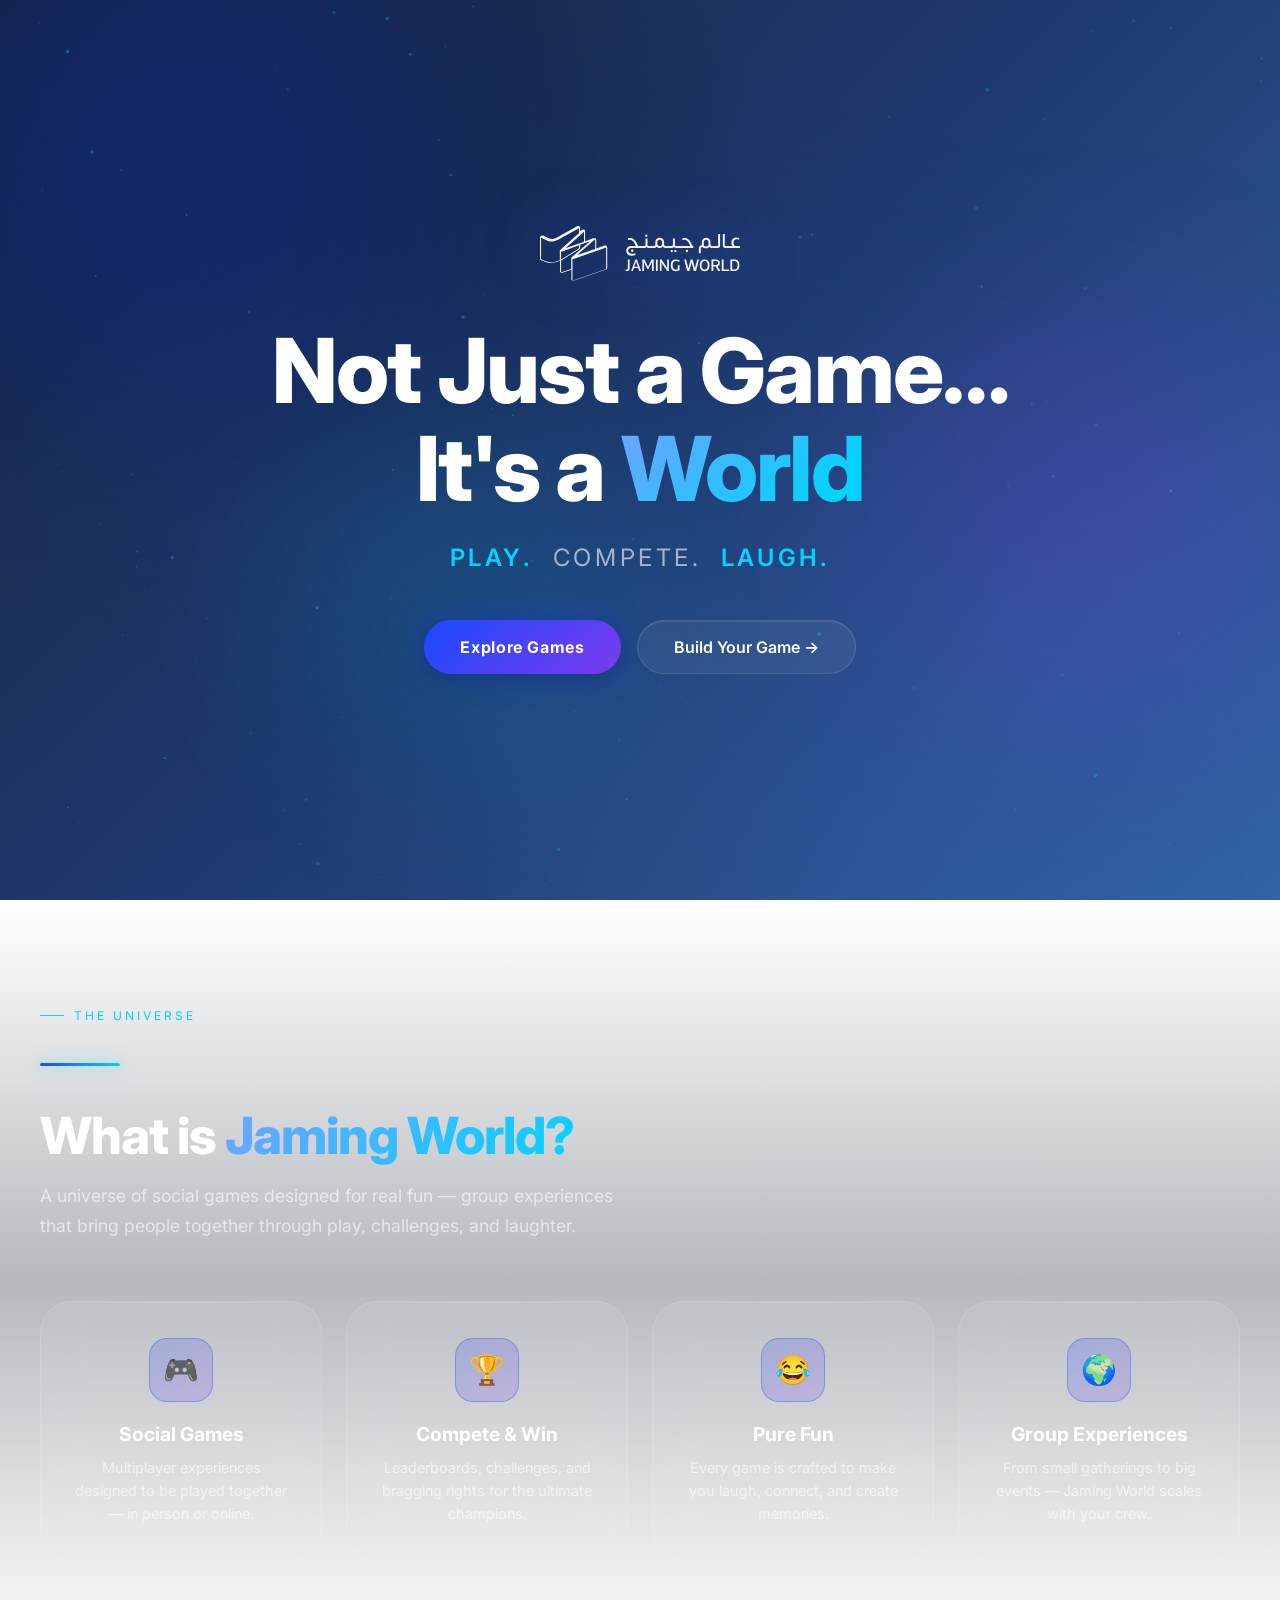
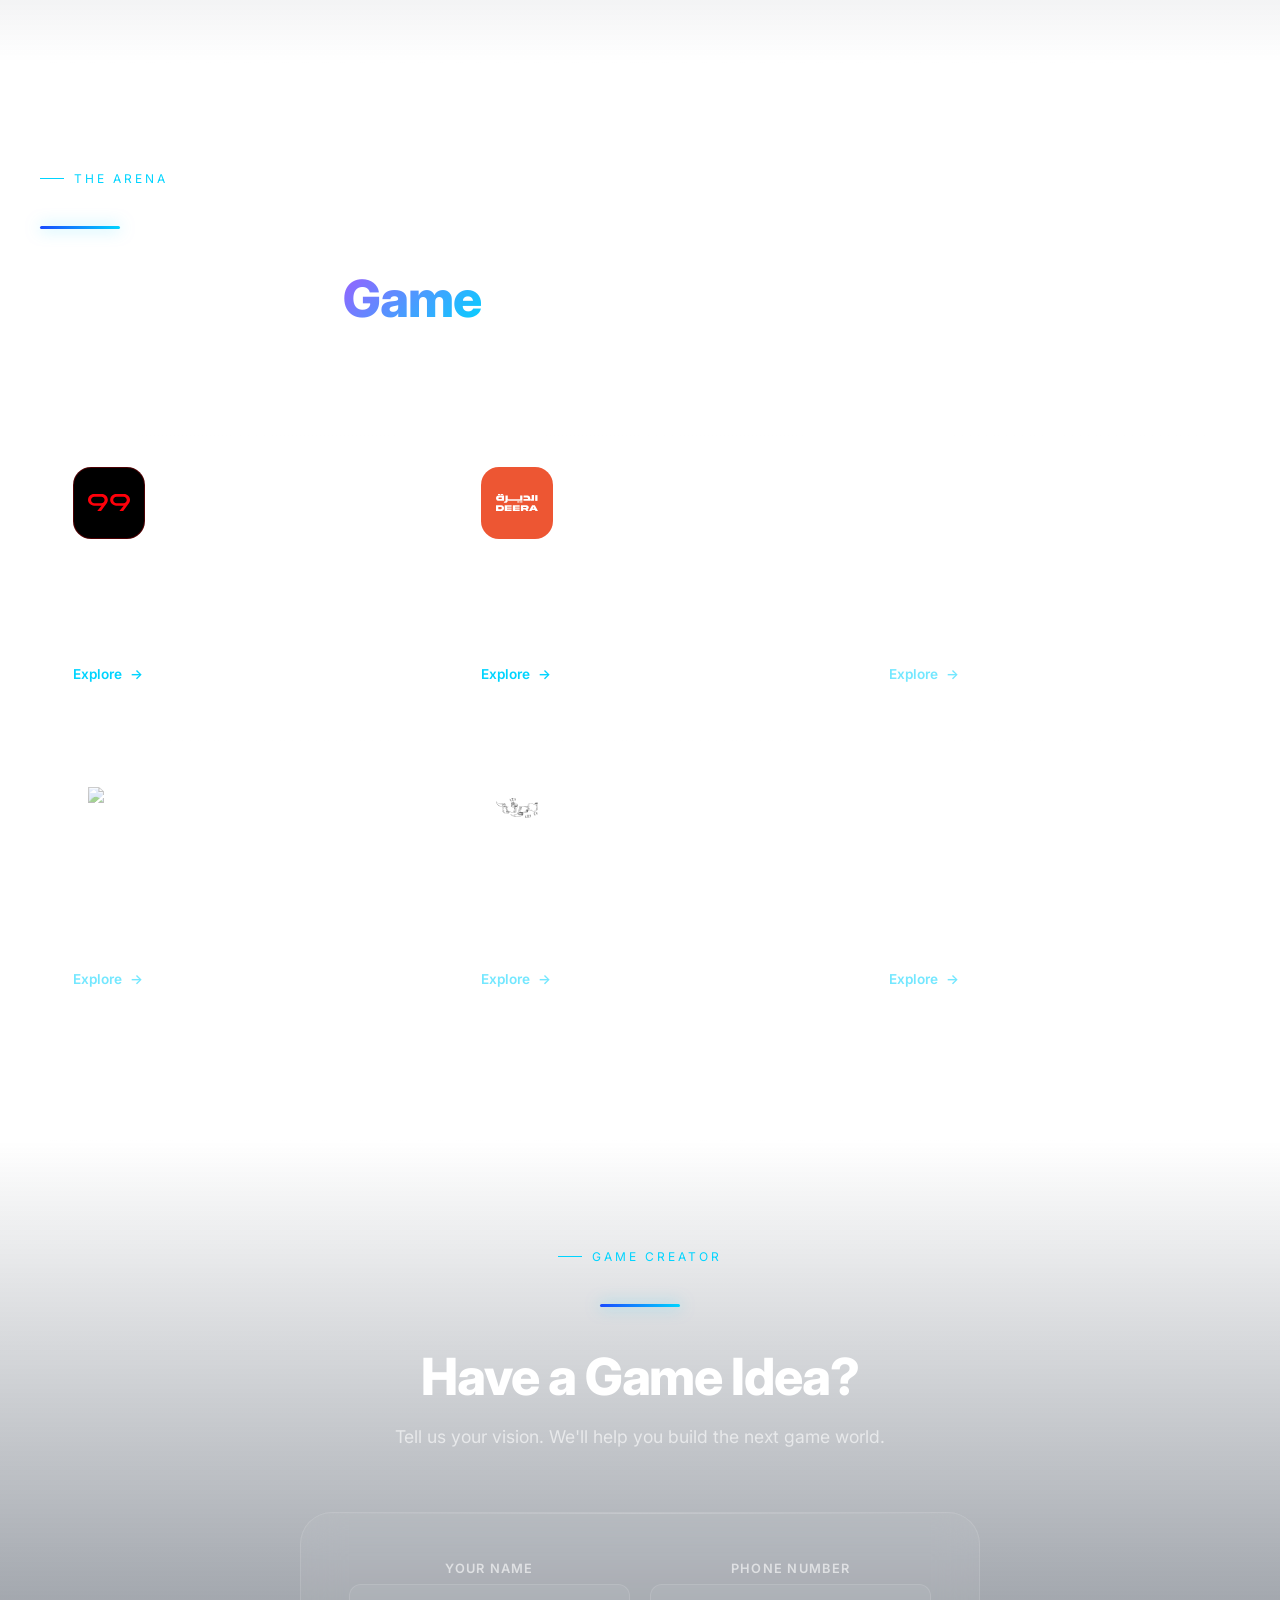
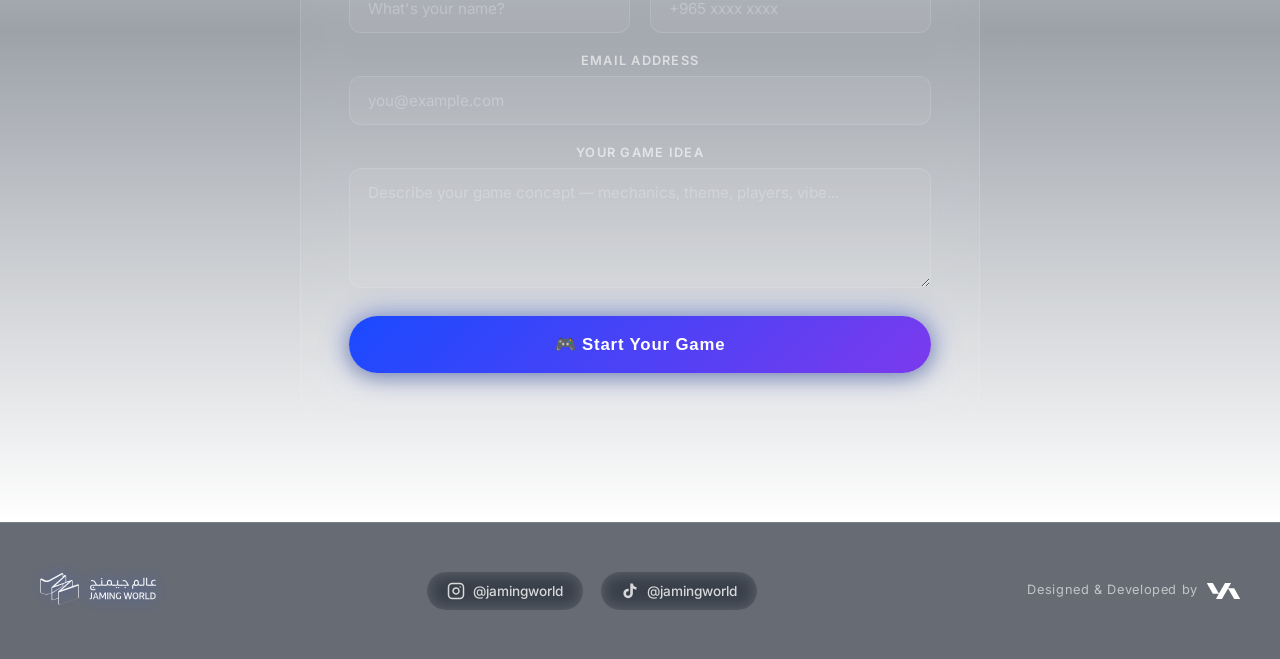
==== index.html @ ecbddc37 "Jaming World Website" ====
<!DOCTYPE html>
<html lang="en">
<head>
  <meta charset="UTF-8" />
  <meta name="viewport" content="width=device-width, initial-scale=1.0" />
  <title>Jaming World — Not Just a Game, It's a World</title>
  <meta name="description" content="Play. Compete. Laugh. Jaming World is a social gaming universe built for fun, challenges, and unforgettable group experiences." />
  <link rel="icon" href="assest/JWLOGO.svg" type="image/svg+xml" />
  <link rel="preconnect" href="https://fonts.googleapis.com" />
  <link rel="preconnect" href="https://fonts.gstatic.com" crossorigin />
  <link href="https://fonts.googleapis.com/css2?family=Inter:wght@400;500;600;700;800;900&display=swap" rel="stylesheet" />
  <link rel="stylesheet" href="styles.css" />
</head>
<body>

<!-- ===== PAGE TRANSITION ===== -->
<div class="page-transition" id="page-transition"></div>

<!-- ===== LOADING SCREEN ===== -->
<div id="loading-screen">
  <img src="assest/JWLOGO.svg" alt="Jaming World" class="loading-logo" />
  <p class="loading-text">Loading Game Experience...</p>
  <div class="loading-bar-wrap">
    <div class="loading-bar"></div>
  </div>
</div>

<!-- ===== CUSTOM CURSOR ===== -->
<div id="cursor"></div>
<div id="cursor-trail"></div>

<!-- ===== SCROLL PROGRESS ===== -->
<div id="scroll-progress"></div>

<!-- ===== ANIMATED BACKGROUND ===== -->
<div class="bg-mesh">
  <div class="orb orb-1"></div>
  <div class="orb orb-2"></div>
  <div class="orb orb-3"></div>
</div>
<canvas id="particles-canvas"></canvas>

<!-- ===== NAVBAR (appears after scroll) ===== -->
<nav id="navbar">
  <div class="nav-logo">
    <a href="index.html"><img src="assest/JWLOGO.svg" alt="Jaming World" /></a>
  </div>
  <ul class="nav-links">
    <li><a href="#what-is">About</a></li>
    <li><a href="#games">Games</a></li>
    <li><a href="#build-form">Build a Game</a></li>
  </ul>
  <a href="#build-form" class="btn-primary nav-cta"><span>Start Your Game</span></a>
  <button class="hamburger" id="hamburger" aria-label="Menu">
    <span></span><span></span><span></span>
  </button>
</nav>

<!-- Mobile nav -->
<div class="mobile-nav" id="mobile-nav">
  <a href="#what-is" class="mobile-nav-link">About</a>
  <a href="#games" class="mobile-nav-link">Games</a>
  <a href="#build-form" class="mobile-nav-link">Build a Game</a>
</div>

<main>
  <!-- ===== SECTION 1: HERO ===== -->
  <section id="hero">
    <img src="assest/JWLOGO.svg" alt="Jaming World Logo" class="hero-logo" />
    <h1 class="hero-headline">
      Not Just a Game…<br />It's a <span class="highlight">World</span>
    </h1>
    <p class="hero-sub">
      <span>Play.</span> &nbsp;Compete. &nbsp;<span>Laugh.</span>
    </p>
    <div class="hero-cta-group">
      <a href="#games" class="btn-primary"><span>Explore Games</span></a>
      <a href="#build-form" class="btn-glass">Build Your Game →</a>
    </div>

  </section>

  <!-- ===== SECTION 2: WHAT IS JAMING WORLD ===== -->
  <section id="what-is">
    <div class="section-inner">
      <p class="section-label scroll-reveal">The Universe</p>
      <div class="neon-line scroll-reveal"></div>
      <h2 class="section-title scroll-reveal">What is <span style="background: linear-gradient(135deg,#6fa3ff,#00d4ff); -webkit-background-clip:text; -webkit-text-fill-color:transparent; background-clip:text;">Jaming World?</span></h2>
      <p class="section-desc scroll-reveal">
        A universe of social games designed for real fun — group experiences that bring people together through play, challenges, and laughter.
      </p>

      <div class="features-grid">
        <div class="glass-card feature-card scroll-reveal">
          <div class="feature-icon">🎮</div>
          <h3 class="feature-title">Social Games</h3>
          <p class="feature-desc">Multiplayer experiences designed to be played together — in person or online.</p>
        </div>
        <div class="glass-card feature-card scroll-reveal" style="transition-delay:0.1s">
          <div class="feature-icon">🏆</div>
          <h3 class="feature-title">Compete & Win</h3>
          <p class="feature-desc">Leaderboards, challenges, and bragging rights for the ultimate champions.</p>
        </div>
        <div class="glass-card feature-card scroll-reveal" style="transition-delay:0.2s">
          <div class="feature-icon">😂</div>
          <h3 class="feature-title">Pure Fun</h3>
          <p class="feature-desc">Every game is crafted to make you laugh, connect, and create memories.</p>
        </div>
        <div class="glass-card feature-card scroll-reveal" style="transition-delay:0.3s">
          <div class="feature-icon">🌍</div>
          <h3 class="feature-title">Group Experiences</h3>
          <p class="feature-desc">From small gatherings to big events — Jaming World scales with your crew.</p>
        </div>
      </div>
    </div>
  </section>

  <div class="divider"></div>

  <!-- ===== SECTION 3: GAMES SHOWCASE ===== -->
  <section id="games">
    <div class="section-inner">
      <p class="section-label scroll-reveal">The Arena</p>
      <div class="neon-line scroll-reveal"></div>
      <h2 class="section-title scroll-reveal">Choose Your <span style="background: linear-gradient(135deg,#9d5cff,#00d4ff); -webkit-background-clip:text; -webkit-text-fill-color:transparent; background-clip:text;">Game</span></h2>
      <p class="section-desc scroll-reveal">Each game is a world of its own. Tap to dive in.</p>

      <div class="games-grid">

        <a href="game.html?id=trivia-wars" class="glass-card game-card scroll-reveal" data-glow="#1a4aff">
          <div class="game-card-glow" style="background: radial-gradient(circle at 50% 50%, rgba(26,74,255,0.15), transparent 70%)"></div>
          <div class="game-card-inner">
            <div class="game-card-logo" style="background:#000; border-color:rgba(255,0,10,0.3);">
              <img src="assest/99.svg" alt="9ayad x Na9ab">
            </div>
            <h3 class="game-card-name">9ayad x Na9ab</h3>
            <p class="game-card-desc">Battle your friends with lightning-fast trivia questions across 20+ categories.</p>
            <div class="game-card-arrow">Explore <span>→</span></div>
          </div>
        </a>

        <a href="game.html?id=draw-blast" class="glass-card game-card scroll-reveal" data-glow="#7c3aed" style="transition-delay:0.1s">
          <div class="game-card-glow" style="background: radial-gradient(circle at 50% 50%, rgba(124,58,237,0.15), transparent 70%)"></div>
          <div class="game-card-inner">
            <div class="game-card-logo" style="background:#ed5633; border-color:rgba(237,86,51,0.4);">
              <img src="assest/Deera.svg" alt="Al-Deera">
            </div>
            <h3 class="game-card-name">Al-Deera</h3>
            <p class="game-card-desc">Sketch fast, guess faster. The chaotic drawing game where anything goes.</p>
            <div class="game-card-arrow">Explore <span>→</span></div>
          </div>
        </a>

        <a href="game.html?id=speed-race" class="glass-card game-card game-card--soon scroll-reveal" data-glow="#00d4ff" style="transition-delay:0.2s; pointer-events:none;">
          <div class="game-card-glow" style="background: radial-gradient(circle at 50% 50%, rgba(0,212,255,0.12), transparent 70%)"></div>
          <div class="coming-soon-badge">Coming Soon</div>
          <div class="game-card-inner">
            <div class="game-card-logo">
              <img src="assest/Mishakhet.svg" alt="Mishakhet">
            </div>
            <h3 class="game-card-name">Mishakhet</h3>
            <p class="game-card-desc">Reaction-based chaos. Hit, dodge, and race your way to victory in real-time.</p>
            <div class="game-card-arrow">Explore <span>→</span></div>
          </div>
        </a>

        <a href="game.html?id=word-clash" class="glass-card game-card game-card--soon scroll-reveal" style="transition-delay:0.3s; pointer-events:none;">
          <div class="game-card-glow" style="background: radial-gradient(circle at 50% 50%, rgba(255,180,0,0.1), transparent 70%)"></div>
          <div class="coming-soon-badge">Coming Soon</div>
          <div class="game-card-inner">
            <div class="game-card-logo">
              <img src="assest/Asset 6.svg" alt="Five">
            </div>
            <h3 class="game-card-name">Five</h3>
            <p class="game-card-desc">Wordplay battles with twists, wildcards, and surprise round modifiers.</p>
            <div class="game-card-arrow">Explore <span>→</span></div>
          </div>
        </a>

        <a href="game.html?id=dare-drop" class="glass-card game-card game-card--soon scroll-reveal" style="transition-delay:0.1s; pointer-events:none;">
          <div class="game-card-glow" style="background: radial-gradient(circle at 50% 50%, rgba(255,60,120,0.12), transparent 70%)"></div>
          <div class="coming-soon-badge">Coming Soon</div>
          <div class="game-card-inner">
            <div class="game-card-logo">
              <img src="assest/Bairaq.svg" alt="Bairaq">
            </div>
            <h3 class="game-card-name">Bairaq</h3>
            <p class="game-card-desc">Spin the wheel and face the dare. The classic party game, reimagined.</p>
            <div class="game-card-arrow">Explore <span>→</span></div>
          </div>
        </a>

        <a href="game.html?id=team-quest" class="glass-card game-card game-card--soon scroll-reveal" style="transition-delay:0.2s; pointer-events:none;">
          <div class="game-card-glow" style="background: radial-gradient(circle at 50% 50%, rgba(0,255,160,0.1), transparent 70%)"></div>
          <div class="coming-soon-badge">Coming Soon</div>
          <div class="game-card-inner">
            <div class="game-card-logo">
              <img src="assest/High Hand.svg" alt="High Hand">
            </div>
            <h3 class="game-card-name">High Hand</h3>
            <p class="game-card-desc">Cooperative missions where your team must work together or face game over.</p>
            <div class="game-card-arrow">Explore <span>→</span></div>
          </div>
        </a>

      </div>
    </div>
  </section>

  <div class="divider"></div>

  <!-- ===== SECTION 5: BUILD FORM ===== -->
  <section id="build-form">
    <div class="section-inner" style="text-align:center;">
      <p class="section-label scroll-reveal" style="justify-content:center;">Game Creator</p>
      <div class="neon-line scroll-reveal" style="margin:20px auto 40px;"></div>
      <h2 class="section-title scroll-reveal">Have a Game Idea?</h2>
      <p class="section-desc scroll-reveal" style="margin:0 auto;">Tell us your vision. We'll help you build the next game world.</p>

      <div class="glass-card form-wrapper scroll-reveal">
        <form id="game-idea-form">
          <div class="form-grid">
            <div class="form-group">
              <label for="name">Your Name</label>
              <input type="text" id="name" name="name" placeholder="What's your name?" required />
            </div>
            <div class="form-group">
              <label for="phone">Phone Number</label>
              <input type="tel" id="phone" name="phone" placeholder="+965 xxxx xxxx" required />
            </div>
            <div class="form-group full">
              <label for="email">Email Address</label>
              <input type="email" id="email" name="email" placeholder="you@example.com" required />
            </div>
            <div class="form-group full">
              <label for="idea">Your Game Idea</label>
              <textarea id="idea" name="idea" placeholder="Describe your game concept — mechanics, theme, players, vibe..." required></textarea>
            </div>
          </div>
          <button type="submit" class="btn-primary form-submit"><span>🎮 Start Your Game</span></button>
        </form>

        <div class="form-success" id="form-success">
          <div class="success-icon">🎮</div>
          <h3 class="success-title">Your idea has been received!</h3>
          <p class="success-sub">Our team will contact you within 24 hours.</p>
        </div>
      </div>
    </div>
  </section>
</main>

<!-- ===== FOOTER ===== -->
<footer>
  <div class="footer-inner">
    <div class="footer-logo">
      <img src="assest/JWLOGO.svg" alt="Jaming World" />
    </div>
    <div class="footer-socials">
      <a href="https://www.instagram.com/jamingworld" target="_blank" rel="noopener" class="social-link">
        <svg width="18" height="18" viewBox="0 0 24 24" fill="none" stroke="currentColor" stroke-width="2" stroke-linecap="round" stroke-linejoin="round"><rect x="2" y="2" width="20" height="20" rx="5" ry="5"/><path d="M16 11.37A4 4 0 1 1 12.63 8 4 4 0 0 1 16 11.37z"/><line x1="17.5" y1="6.5" x2="17.51" y2="6.5"/></svg>
        @jamingworld
      </a>
      <a href="https://www.tiktok.com/@jamingworld" target="_blank" rel="noopener" class="social-link">
        <svg width="18" height="18" viewBox="0 0 24 24" fill="currentColor"><path d="M19.59 6.69a4.83 4.83 0 01-3.77-4.25V2h-3.45v13.67a2.89 2.89 0 01-2.88 2.5 2.89 2.89 0 01-2.89-2.89 2.89 2.89 0 012.89-2.89c.28 0 .54.04.79.1V9.01a6.27 6.27 0 00-.79-.05 6.34 6.34 0 00-6.34 6.34 6.34 6.34 0 006.34 6.34 6.34 6.34 0 006.33-6.34V8.69a8.18 8.18 0 004.79 1.54V6.78a4.85 4.85 0 01-1.02-.09z"/></svg>
        @jamingworld
      </a>
    </div>
    <p class="footer-credit">Designed & Developed by <img src="assest/YAS.svg" alt="YAS" class="footer-yas-logo" /></p>
  </div>
</footer>

<script src="app.js"></script>
</body>
</html>
---- styles.css ----
/* ===== RESET & BASE ===== */
*, *::before, *::after {
  box-sizing: border-box;
  margin: 0;
  padding: 0;
}

:root {
  --bg-deep: #020b18;
  --bg-navy: #050f24;
  --blue-1: #0a1628;
  --blue-2: #0d2149;
  --blue-glow: #1a4aff;
  --blue-light: #3d7aff;
  --blue-soft: #6fa3ff;
  --purple: #7c3aed;
  --purple-glow: #9d5cff;
  --cyan: #00d4ff;
  --white: #ffffff;
  --white-80: rgba(255,255,255,0.8);
  --white-60: rgba(255,255,255,0.6);
  --white-20: rgba(255,255,255,0.2);
  --white-10: rgba(255,255,255,0.1);
  --white-05: rgba(255,255,255,0.05);
  --glass-bg: rgba(255,255,255,0.06);
  --glass-border: rgba(255,255,255,0.12);
  --glass-hover: rgba(255,255,255,0.1);
  --glow-blue: 0 0 40px rgba(26, 74, 255, 0.3);
  --glow-purple: 0 0 40px rgba(124, 58, 237, 0.3);
  --glow-cyan: 0 0 40px rgba(0, 212, 255, 0.3);
  --font-main: 'Inter', -apple-system, BlinkMacSystemFont, sans-serif;
  --transition: cubic-bezier(0.4, 0, 0.2, 1);
  --radius: 20px;
  --radius-lg: 32px;
}

html {
  scroll-behavior: smooth;
  overflow-x: hidden;
}

body {
  font-family: var(--font-main);
  background: linear-gradient(135deg, #162240 0%, #1c2f58 25%, #1e3a70 50%, #2a4f8a 75%, #3568a8 100%);
  background-attachment: fixed;
  color: var(--white);
  overflow-x: hidden;
  cursor: auto;
}

::selection {
  background: rgba(26, 74, 255, 0.4);
  color: white;
}

/* ===== CUSTOM CURSOR (disabled) ===== */
#cursor, #cursor-trail { display: none; }

/* ===== SCROLL PROGRESS ===== */
#scroll-progress {
  position: fixed;
  top: 0;
  left: 0;
  height: 3px;
  background: linear-gradient(90deg, var(--blue-glow), var(--purple-glow), var(--cyan));
  z-index: 9999;
  width: 0%;
  transition: width 0.1s ease;
  box-shadow: 0 0 12px rgba(0, 212, 255, 0.6);
}

/* ===== LOADING SCREEN ===== */
#loading-screen {
  position: fixed;
  inset: 0;
  background: linear-gradient(135deg, #162240 0%, #1c2f58 40%, #2a4f8a 100%);
  z-index: 99000;
  display: flex;
  flex-direction: column;
  align-items: center;
  justify-content: center;
  gap: 32px;
  transition: opacity 0.8s ease, visibility 0.8s ease;
}

#loading-screen.hidden {
  opacity: 0;
  visibility: hidden;
}

.loading-logo {
  width: 120px;
  height: auto;
  animation: loadingPulse 1.5s ease-in-out infinite;
  filter: drop-shadow(0 0 20px rgba(26,74,255,0.6));
}

.loading-text {
  font-size: 1rem;
  letter-spacing: 0.3em;
  color: var(--blue-soft);
  text-transform: uppercase;
  opacity: 0.8;
}

.loading-bar-wrap {
  width: 260px;
  height: 3px;
  background: rgba(255,255,255,0.08);
  border-radius: 4px;
  overflow: hidden;
}

.loading-bar {
  height: 100%;
  background: linear-gradient(90deg, var(--blue-glow), var(--cyan));
  border-radius: 4px;
  animation: loadingBar 2.2s ease forwards;
  box-shadow: 0 0 10px rgba(0, 212, 255, 0.5);
}

@keyframes loadingBar {
  0% { width: 0%; }
  100% { width: 100%; }
}

@keyframes loadingPulse {
  0%, 100% { transform: scale(1); filter: drop-shadow(0 0 20px rgba(26,74,255,0.6)); }
  50% { transform: scale(1.06); filter: drop-shadow(0 0 40px rgba(0,212,255,0.8)); }
}

/* ===== ANIMATED BACKGROUND ===== */
.bg-mesh {
  position: fixed;
  inset: 0;
  z-index: 0;
  overflow: hidden;
  pointer-events: none;
}

.bg-mesh::before {
  content: '';
  position: absolute;
  inset: 0;
  background:
    radial-gradient(ellipse 70% 60% at 15% 20%, rgba(15, 30, 65, 0.85) 0%, transparent 65%),
    radial-gradient(ellipse 80% 70% at 85% 80%, rgba(45, 90, 160, 0.55) 0%, transparent 65%),
    radial-gradient(ellipse 60% 50% at 50% 50%, rgba(30, 58, 110, 0.4) 0%, transparent 80%);
}

.orb {
  position: absolute;
  border-radius: 50%;
  filter: blur(80px);
  opacity: 0.25;
  animation: orbFloat 12s ease-in-out infinite;
}

.orb-1 {
  width: 600px; height: 600px;
  background: radial-gradient(circle, var(--blue-glow), transparent);
  top: -15%; left: -10%;
  animation-delay: 0s;
}

.orb-2 {
  width: 500px; height: 500px;
  background: radial-gradient(circle, var(--purple), transparent);
  top: 30%; right: -5%;
  animation-delay: -4s;
}

.orb-3 {
  width: 400px; height: 400px;
  background: radial-gradient(circle, var(--cyan), transparent);
  bottom: 10%; left: 20%;
  animation-delay: -8s;
  opacity: 0.15;
}

@keyframes orbFloat {
  0%, 100% { transform: translate(0, 0) scale(1); }
  33% { transform: translate(30px, -40px) scale(1.05); }
  66% { transform: translate(-20px, 30px) scale(0.97); }
}

/* ===== CANVAS PARTICLES ===== */
#particles-canvas {
  position: fixed;
  inset: 0;
  z-index: 1;
  pointer-events: none;
  opacity: 0.6;
}

/* ===== NAV (appears after scroll) ===== */
#navbar {
  position: fixed;
  top: 0;
  left: 0;
  right: 0;
  z-index: 1000;
  padding: 20px 40px;
  display: flex;
  align-items: center;
  justify-content: space-between;
  background: rgba(15, 28, 58, 0.55);
  backdrop-filter: blur(20px);
  -webkit-backdrop-filter: blur(20px);
  border-bottom: 1px solid var(--glass-border);
  transform: translateY(-100%);
  transition: transform 0.5s var(--transition), opacity 0.5s ease;
  opacity: 0;
}

#navbar.visible {
  transform: translateY(0);
  opacity: 1;
}

.nav-logo img {
  height: 46px;
  filter: drop-shadow(0 0 10px rgba(26,74,255,0.5));
}

.nav-links {
  display: flex;
  gap: 32px;
  list-style: none;
}

.nav-links a {
  color: var(--white-80);
  text-decoration: none;
  font-size: 0.9rem;
  letter-spacing: 0.05em;
  transition: color 0.3s ease;
  position: relative;
}

.nav-links a::after {
  content: '';
  position: absolute;
  bottom: -4px;
  left: 0;
  width: 0;
  height: 1px;
  background: var(--cyan);
  transition: width 0.3s ease;
}

.nav-links a:hover { color: var(--cyan); }
.nav-links a:hover::after { width: 100%; }

.nav-cta {
  background: linear-gradient(135deg, var(--blue-glow), var(--purple));
  color: white !important;
  padding: 10px 24px;
  border-radius: 50px;
  font-weight: 600;
  font-size: 0.85rem !important;
  letter-spacing: 0.05em;
  box-shadow: 0 0 20px rgba(26,74,255,0.4);
  transition: all 0.3s ease !important;
}

.nav-cta:hover {
  box-shadow: 0 0 30px rgba(26,74,255,0.7) !important;
  transform: translateY(-1px);
}

.nav-cta::after { display: none !important; }

/* ===== MAIN WRAPPER ===== */
main {
  position: relative;
  z-index: 2;
}

/* ===== HERO SECTION ===== */
#hero {
  min-height: 100vh;
  display: flex;
  flex-direction: column;
  align-items: center;
  justify-content: center;
  text-align: center;
  padding: 40px 24px;
  position: relative;
}

.hero-logo {
  width: 200px;
  height: auto;
  margin-bottom: 40px;
  animation: heroLogoIn 1.2s ease forwards, heroLogoPulse 4s ease-in-out 1.2s infinite;
  opacity: 0;
  filter: drop-shadow(0 0 30px rgba(26,74,255,0.7));
}

@keyframes heroLogoIn {
  0% { opacity: 0; transform: translateY(-20px) scale(0.8); }
  100% { opacity: 1; transform: translateY(0) scale(1); }
}

@keyframes heroLogoPulse {
  0%, 100% { filter: drop-shadow(0 0 30px rgba(26,74,255,0.7)); }
  50% { filter: drop-shadow(0 0 50px rgba(0,212,255,0.9)); }
}

.hero-headline {
  font-size: clamp(2.8rem, 7vw, 6rem);
  font-weight: 800;
  line-height: 1.1;
  letter-spacing: -0.02em;
  margin-bottom: 24px;
  opacity: 0;
  animation: fadeInUp 1s ease 0.4s forwards;
}

.hero-headline .highlight {
  background: linear-gradient(135deg, var(--blue-soft), var(--cyan), var(--purple-glow));
  -webkit-background-clip: text;
  -webkit-text-fill-color: transparent;
  background-clip: text;
  display: inline-block;
  animation: gradientShift 4s ease infinite;
  background-size: 200%;
}

@keyframes gradientShift {
  0% { background-position: 0% 50%; }
  50% { background-position: 100% 50%; }
  100% { background-position: 0% 50%; }
}

.hero-sub {
  font-size: clamp(1.1rem, 2.5vw, 1.5rem);
  color: var(--white-60);
  letter-spacing: 0.15em;
  text-transform: uppercase;
  margin-bottom: 48px;
  opacity: 0;
  animation: fadeInUp 1s ease 0.7s forwards;
}

.hero-sub span {
  color: var(--cyan);
  font-weight: 600;
}

.hero-cta-group {
  display: flex;
  gap: 16px;
  flex-wrap: wrap;
  justify-content: center;
  opacity: 0;
  animation: fadeInUp 1s ease 1s forwards;
}

/* ===== BUTTONS ===== */
.btn-primary {
  display: inline-flex;
  align-items: center;
  gap: 10px;
  padding: 16px 36px;
  background: linear-gradient(135deg, var(--blue-glow), var(--purple));
  color: white;
  text-decoration: none;
  border-radius: 50px;
  font-weight: 700;
  font-size: 1rem;
  letter-spacing: 0.04em;
  border: none;
  cursor: none;
  position: relative;
  overflow: hidden;
  transition: all 0.3s var(--transition);
  box-shadow: 0 0 30px rgba(26,74,255,0.4), 0 4px 20px rgba(0,0,0,0.3);
}

.btn-primary::before {
  content: '';
  position: absolute;
  inset: 0;
  background: linear-gradient(135deg, var(--cyan), var(--blue-glow));
  opacity: 0;
  transition: opacity 0.3s ease;
}

.btn-primary:hover {
  transform: translateY(-2px) scale(1.02);
  box-shadow: 0 0 50px rgba(26,74,255,0.7), 0 8px 30px rgba(0,0,0,0.4);
}

.btn-primary:hover::before { opacity: 1; }
.btn-primary span { position: relative; z-index: 1; }

.btn-glass {
  display: inline-flex;
  align-items: center;
  gap: 10px;
  padding: 16px 36px;
  background: var(--glass-bg);
  color: white;
  text-decoration: none;
  border-radius: 50px;
  font-weight: 600;
  font-size: 1rem;
  border: 1px solid var(--glass-border);
  cursor: none;
  backdrop-filter: blur(10px);
  transition: all 0.3s var(--transition);
  box-shadow: inset 0 1px 0 rgba(255,255,255,0.1);
}

.btn-glass:hover {
  background: var(--glass-hover);
  border-color: rgba(255,255,255,0.25);
  transform: translateY(-2px);
  box-shadow: inset 0 1px 0 rgba(255,255,255,0.15), var(--glow-blue);
}

/* ===== SCROLL INDICATOR ===== */
.scroll-indicator {
  position: absolute;
  bottom: 40px;
  left: 50%;
  transform: translateX(-50%);
  display: flex;
  flex-direction: column;
  align-items: center;
  gap: 8px;
  opacity: 0;
  animation: fadeIn 1s ease 1.5s forwards;
}

.scroll-indicator span {
  font-size: 0.7rem;
  letter-spacing: 0.2em;
  color: var(--white-60);
  text-transform: uppercase;
}

.scroll-mouse {
  width: 24px;
  height: 38px;
  border: 1.5px solid rgba(255,255,255,0.3);
  border-radius: 12px;
  display: flex;
  justify-content: center;
  padding-top: 6px;
}

.scroll-wheel {
  width: 3px;
  height: 8px;
  background: var(--cyan);
  border-radius: 2px;
  animation: scrollWheel 2s ease infinite;
  box-shadow: 0 0 8px var(--cyan);
}


/* ===== SECTION BASE ===== */
section {
  position: relative;
  padding: 100px 24px;
  z-index: 2;
}

.section-inner {
  max-width: 1200px;
  margin: 0 auto;
}

.section-label {
  display: inline-flex;
  align-items: center;
  gap: 10px;
  font-size: 0.75rem;
  letter-spacing: 0.25em;
  text-transform: uppercase;
  color: var(--cyan);
  margin-bottom: 20px;
  opacity: 0;
  transform: translateY(20px);
}

.section-label::before {
  content: '';
  width: 24px;
  height: 1px;
  background: var(--cyan);
}

.section-title {
  font-size: clamp(2rem, 4vw, 3.5rem);
  font-weight: 800;
  line-height: 1.15;
  letter-spacing: -0.02em;
  margin-bottom: 16px;
  opacity: 0;
  transform: translateY(20px);
}

.section-desc {
  font-size: 1.1rem;
  color: var(--white-60);
  line-height: 1.7;
  max-width: 600px;
  opacity: 0;
  transform: translateY(20px);
}

.animate-in {
  animation: fadeInUp 0.8s ease forwards;
}

@keyframes fadeInUp {
  from { opacity: 0; transform: translateY(30px); }
  to { opacity: 1; transform: translateY(0); }
}

@keyframes fadeIn {
  from { opacity: 0; }
  to { opacity: 1; }
}

/* ===== GLASS CARD ===== */
.glass-card {
  background: var(--glass-bg);
  border: 1px solid var(--glass-border);
  border-radius: var(--radius-lg);
  backdrop-filter: blur(20px);
  -webkit-backdrop-filter: blur(20px);
  position: relative;
  overflow: hidden;
  transition: all 0.4s var(--transition);
}

.glass-card::before {
  content: '';
  position: absolute;
  top: 0;
  left: 0;
  right: 0;
  height: 1px;
  background: linear-gradient(90deg, transparent, rgba(255,255,255,0.2), transparent);
}

.glass-card:hover {
  background: var(--glass-hover);
  border-color: rgba(255,255,255,0.2);
  transform: translateY(-6px);
  box-shadow: 0 24px 60px rgba(0,0,0,0.4), var(--glow-blue);
}

/* ===== WHAT IS SECTION ===== */
#what-is {
  background: linear-gradient(180deg, transparent, rgba(10,22,40,0.3), transparent);
}

.features-grid {
  display: grid;
  grid-template-columns: repeat(auto-fit, minmax(240px, 1fr));
  gap: 24px;
  margin-top: 60px;
}

.feature-card {
  padding: 36px 28px;
  text-align: center;
  opacity: 0;
  transform: translateY(30px);
}

.feature-icon {
  width: 64px;
  height: 64px;
  margin: 0 auto 20px;
  display: flex;
  align-items: center;
  justify-content: center;
  background: linear-gradient(135deg, rgba(26,74,255,0.2), rgba(124,58,237,0.2));
  border-radius: 18px;
  border: 1px solid rgba(26,74,255,0.3);
  font-size: 1.8rem;
  transition: all 0.4s ease;
}

.feature-card:hover .feature-icon {
  background: linear-gradient(135deg, rgba(26,74,255,0.4), rgba(124,58,237,0.4));
  transform: scale(1.1) rotate(5deg);
  box-shadow: 0 0 30px rgba(26,74,255,0.4);
}

.feature-title {
  font-size: 1.2rem;
  font-weight: 700;
  margin-bottom: 10px;
}

.feature-desc {
  font-size: 0.9rem;
  color: var(--white-60);
  line-height: 1.6;
}

/* ===== GAMES SHOWCASE ===== */
#games {
  padding-bottom: 120px;
}

.games-grid {
  display: grid;
  grid-template-columns: repeat(3, 1fr);
  gap: 24px;
  margin-top: 60px;
}

.game-card {
  padding: 0;
  cursor: none;
  text-decoration: none;
  color: white;
  display: block;
  opacity: 0;
  transform: translateY(30px);
  position: relative;
}

.game-card-inner {
  padding: 32px;
  height: 100%;
  display: flex;
  flex-direction: column;
  gap: 16px;
}

.game-card-logo {
  width: 72px;
  height: 72px;
  border-radius: 18px;
  display: flex;
  align-items: center;
  justify-content: center;
  flex-shrink: 0;
  padding: 14px;
  background: rgba(255, 255, 255, 0.08);
  border: 1px solid rgba(255, 255, 255, 0.12);
  backdrop-filter: blur(10px);
  -webkit-backdrop-filter: blur(10px);
  transition: all 0.3s ease;
  overflow: hidden;
}

.game-card-logo img {
  width: 100%;
  height: 100%;
  object-fit: contain;
  display: block;
}

.game-card:hover .game-card-logo {
  transform: scale(1.06);
  background: rgba(255, 255, 255, 0.13);
  border-color: rgba(157, 92, 255, 0.45);
  box-shadow: 0 0 20px rgba(157, 92, 255, 0.35);
}

.game-card-name {
  font-size: 1.3rem;
  font-weight: 700;
  letter-spacing: -0.01em;
}

.game-card-desc {
  font-size: 0.9rem;
  color: var(--white-60);
  line-height: 1.6;
  flex: 1;
}

.game-card-arrow {
  display: flex;
  align-items: center;
  gap: 8px;
  font-size: 0.85rem;
  font-weight: 600;
  color: var(--cyan);
  margin-top: 8px;
  transition: gap 0.3s ease;
}

.game-card:hover .game-card-arrow { gap: 14px; }

.game-card.glass-card:hover {
  transform: scale(1.03);
  box-shadow: 0 20px 50px rgba(0,0,0,0.45), 0 0 40px rgba(99,80,255,0.22);
  transition: all 0.3s ease;
}

.game-card-glow {
  position: absolute;
  inset: 0;
  border-radius: var(--radius-lg);
  opacity: 0;
  transition: opacity 0.4s ease;
  pointer-events: none;
}

.game-card:hover .game-card-glow { opacity: 1; }

.coming-soon-badge {
  position: absolute;
  top: 16px;
  right: 16px;
  padding: 4px 12px;
  font-size: 0.7rem;
  font-weight: 700;
  letter-spacing: 0.08em;
  text-transform: uppercase;
  color: rgba(255,255,255,0.7);
  background: rgba(255,255,255,0.08);
  border: 1px solid rgba(255,255,255,0.15);
  border-radius: 100px;
  backdrop-filter: blur(10px);
  -webkit-backdrop-filter: blur(10px);
  z-index: 2;
}

.game-card--soon {
  opacity: 0.55 !important;
  cursor: default;
}

.game-card--soon:hover {
  transform: none !important;
  box-shadow: none !important;
}

.game-card--soon:hover .game-card-logo {
  transform: none;
  box-shadow: none;
  border-color: rgba(255,255,255,0.12);
  background: rgba(255,255,255,0.08);
}

.game-card--soon:hover .game-card-arrow { gap: 8px; }
.game-card--soon:hover .game-card-glow { opacity: 0; }

/* ===== BUILD FORM SECTION ===== */
#build-form {
  background: linear-gradient(180deg, transparent, rgba(10,22,40,0.4), transparent);
}

.form-wrapper {
  max-width: 680px;
  margin: 60px auto 0;
  padding: 48px 48px;
  opacity: 0;
  transform: translateY(30px);
}

.form-grid {
  display: grid;
  grid-template-columns: 1fr 1fr;
  gap: 20px;
  margin-bottom: 20px;
}

.form-group {
  display: flex;
  flex-direction: column;
  gap: 8px;
}

.form-group.full { grid-column: 1 / -1; }

.form-group label {
  font-size: 0.8rem;
  font-weight: 600;
  letter-spacing: 0.1em;
  text-transform: uppercase;
  color: var(--white-60);
}

.form-group input,
.form-group textarea {
  background: rgba(255,255,255,0.05);
  border: 1px solid var(--glass-border);
  border-radius: 12px;
  padding: 14px 18px;
  color: white;
  font-family: var(--font-main);
  font-size: 0.95rem;
  outline: none;
  transition: all 0.3s ease;
  resize: vertical;
}

.form-group input::placeholder,
.form-group textarea::placeholder {
  color: rgba(255,255,255,0.25);
}

.form-group input:focus,
.form-group textarea:focus {
  border-color: rgba(26,74,255,0.6);
  background: rgba(26,74,255,0.08);
  box-shadow: 0 0 0 3px rgba(26,74,255,0.15), 0 0 20px rgba(26,74,255,0.1);
}

.form-group textarea { min-height: 120px; }

.form-submit {
  width: 100%;
  padding: 18px;
  font-size: 1.05rem;
  letter-spacing: 0.05em;
  margin-top: 8px;
  justify-content: center;
}

.form-success {
  display: none;
  text-align: center;
  padding: 40px;
}

.form-success.show { display: flex; flex-direction: column; align-items: center; gap: 16px; }

.success-icon {
  width: 72px;
  height: 72px;
  background: linear-gradient(135deg, rgba(26,74,255,0.3), rgba(0,212,255,0.3));
  border-radius: 50%;
  display: flex;
  align-items: center;
  justify-content: center;
  font-size: 2rem;
  border: 1px solid rgba(0,212,255,0.4);
  animation: successPop 0.5s cubic-bezier(0.34,1.56,0.64,1) forwards;
}

@keyframes successPop {
  0% { transform: scale(0); }
  100% { transform: scale(1); }
}

.success-title {
  font-size: 1.4rem;
  font-weight: 700;
}

.success-sub { color: var(--white-60); font-size: 0.95rem; }

/* ===== FOOTER ===== */
footer {
  position: relative;
  z-index: 2;
  padding: 48px 24px;
  border-top: 1px solid var(--glass-border);
  background: rgba(2,11,24,0.6);
  backdrop-filter: blur(20px);
}

.footer-inner {
  max-width: 1200px;
  margin: 0 auto;
  display: flex;
  align-items: center;
  justify-content: space-between;
  flex-wrap: wrap;
  gap: 24px;
}

.footer-logo img {
  height: 32px;
  filter: drop-shadow(0 0 8px rgba(26,74,255,0.5));
}

.footer-socials {
  display: flex;
  gap: 16px;
}

.social-link {
  display: flex;
  align-items: center;
  gap: 8px;
  padding: 10px 20px;
  background: var(--glass-bg);
  border: 1px solid var(--glass-border);
  border-radius: 50px;
  color: var(--white-80);
  text-decoration: none;
  font-size: 0.85rem;
  font-weight: 500;
  backdrop-filter: blur(10px);
  transition: all 0.3s ease;
}

.social-link:hover {
  background: var(--glass-hover);
  color: white;
  border-color: rgba(255,255,255,0.25);
  transform: translateY(-2px);
  box-shadow: var(--glow-blue);
}

.footer-credit {
  font-size: 0.8rem;
  color: var(--white-60);
  letter-spacing: 0.05em;
}

.footer-credit span {
  color: var(--cyan);
  font-weight: 600;
}

.footer-yas-logo {
  height: 16px;
  width: auto;
  vertical-align: middle;
  display: inline-block;
  margin-left: 4px;
}

/* ===== SECTION DIVIDER ===== */
.divider {
  width: 100%;
  height: 1px;
  background: linear-gradient(90deg, transparent, var(--glass-border), transparent);
  margin: 0 auto;
  max-width: 1200px;
}

/* ===== GAME DETAIL PAGE ===== */
.game-detail-hero {
  min-height: 60vh;
  display: flex;
  align-items: center;
  padding: 120px 24px 80px;
}

.back-btn {
  display: inline-flex;
  align-items: center;
  gap: 10px;
  padding: 12px 24px;
  background: var(--glass-bg);
  border: 1px solid var(--glass-border);
  border-radius: 50px;
  color: var(--white-80);
  text-decoration: none;
  font-size: 0.9rem;
  font-weight: 600;
  backdrop-filter: blur(10px);
  margin-bottom: 40px;
  display: inline-flex;
  transition: all 0.3s ease;
  cursor: none;
}

.back-btn:hover {
  background: var(--glass-hover);
  color: var(--cyan);
  border-color: rgba(0,212,255,0.3);
  transform: translateX(-4px);
}

.game-detail-header {
  display: flex;
  align-items: center;
  gap: 28px;
  margin-bottom: 40px;
  flex-wrap: wrap;
}

.game-detail-logo {
  width: 96px;
  height: 96px;
  border-radius: 24px;
  display: flex;
  align-items: center;
  justify-content: center;
  font-size: 2.5rem;
  background: linear-gradient(135deg, rgba(26,74,255,0.25), rgba(124,58,237,0.25));
  border: 1px solid rgba(26,74,255,0.4);
  overflow: hidden;
  flex-shrink: 0;
}

.game-detail-logo img {
  width: 100%;
  height: 100%;
  object-fit: cover;
}

.game-detail-title {
  font-size: clamp(2rem, 5vw, 3.5rem);
  font-weight: 800;
  letter-spacing: -0.02em;
}

.game-detail-tagline {
  color: var(--white-60);
  font-size: 1.1rem;
  margin-top: 8px;
}

.game-detail-body {
  max-width: 1200px;
  margin: 0 auto;
  padding: 0 24px 100px;
  display: grid;
  grid-template-columns: 1fr 380px;
  gap: 32px;
  align-items: start;
}

.video-section {
  border-radius: var(--radius-lg);
  overflow: hidden;
  aspect-ratio: 16/9;
  background: rgba(10,22,40,0.5);
  display: flex;
  align-items: center;
  justify-content: center;
  border: 1px solid var(--glass-border);
  position: relative;
}

.video-placeholder {
  display: flex;
  flex-direction: column;
  align-items: center;
  gap: 16px;
  color: var(--white-60);
  text-align: center;
  padding: 40px;
}

.play-icon {
  width: 72px;
  height: 72px;
  background: linear-gradient(135deg, var(--blue-glow), var(--purple));
  border-radius: 50%;
  display: flex;
  align-items: center;
  justify-content: center;
  font-size: 1.8rem;
  box-shadow: 0 0 40px rgba(26,74,255,0.5);
  animation: playPulse 2s ease infinite;
  cursor: none;
  transition: transform 0.3s ease;
}

.play-icon:hover { transform: scale(1.1); }

@keyframes playPulse {
  0%, 100% { box-shadow: 0 0 40px rgba(26,74,255,0.5); }
  50% { box-shadow: 0 0 60px rgba(26,74,255,0.8), 0 0 80px rgba(0,212,255,0.3); }
}

.game-sidebar {
  display: flex;
  flex-direction: column;
  gap: 20px;
}

.sidebar-card {
  padding: 28px;
}

.sidebar-card h3 {
  font-size: 1rem;
  font-weight: 700;
  letter-spacing: 0.05em;
  text-transform: uppercase;
  color: var(--white-60);
  margin-bottom: 16px;
}

.order-btn {
  width: 100%;
  justify-content: center;
  padding: 18px;
  font-size: 1.05rem;
  font-weight: 700;
  letter-spacing: 0.05em;
  position: relative;
  overflow: hidden;
}

.order-btn::after {
  content: '';
  position: absolute;
  top: -50%;
  left: -100%;
  width: 60%;
  height: 200%;
  background: linear-gradient(90deg, transparent, rgba(255,255,255,0.15), transparent);
  transform: skewX(-20deg);
  animation: shimmer 3s ease infinite;
}

@keyframes shimmer {
  0% { left: -100%; }
  50%, 100% { left: 150%; }
}

.download-btn {
  width: 100%;
  justify-content: center;
  gap: 10px;
}

.game-info-list {
  display: flex;
  flex-direction: column;
  gap: 12px;
}

.info-row {
  display: flex;
  justify-content: space-between;
  font-size: 0.9rem;
  padding-bottom: 12px;
  border-bottom: 1px solid var(--glass-border);
}

.info-row:last-child { border-bottom: none; padding-bottom: 0; }
.info-row .label { color: var(--white-60); }
.info-row .value { font-weight: 600; }

/* ===== HAMBURGER ===== */
.hamburger {
  display: none;
  flex-direction: column;
  gap: 5px;
  background: none;
  border: none;
  cursor: none;
  padding: 4px;
}

.hamburger span {
  display: block;
  width: 24px;
  height: 2px;
  background: white;
  border-radius: 2px;
  transition: all 0.3s ease;
}

/* ===== MOBILE NAV ===== */
.mobile-nav {
  display: none;
  position: fixed;
  inset: 0;
  background: rgba(2,11,24,0.97);
  backdrop-filter: blur(20px);
  z-index: 998;
  flex-direction: column;
  align-items: center;
  justify-content: center;
  gap: 32px;
  opacity: 0;
  transition: opacity 0.3s ease;
}

.mobile-nav.open { display: flex; opacity: 1; }
.mobile-nav a {
  color: white;
  text-decoration: none;
  font-size: 1.5rem;
  font-weight: 700;
  transition: color 0.3s ease;
}
.mobile-nav a:hover { color: var(--cyan); }

/* ===== SCROLL ANIMATIONS ===== */
.scroll-reveal {
  opacity: 0;
  transform: translateY(30px);
  transition: opacity 0.7s ease, transform 0.7s ease;
}

.scroll-reveal.revealed {
  opacity: 1;
  transform: translateY(0);
}

/* ===== RESPONSIVE ===== */
@media (max-width: 1024px) {
  .game-detail-body {
    grid-template-columns: 1fr;
  }
  .game-sidebar {
    display: grid;
    grid-template-columns: 1fr 1fr;
  }
}

@media (max-width: 768px) {
  #navbar {
    padding: 16px 20px;
  }
  .nav-links { display: none; }
  .hamburger { display: flex; }
  .nav-cta { display: none; }

  section { padding: 70px 20px; }

  .games-grid { grid-template-columns: repeat(2, 1fr); }

  .form-wrapper { padding: 32px 24px; }
  .form-grid { grid-template-columns: 1fr; }

  .footer-inner { flex-direction: column; text-align: center; }
  .footer-socials { justify-content: center; }

  .game-sidebar { grid-template-columns: 1fr; }

  .game-detail-body { padding: 0 20px 80px; }
  .game-detail-hero { padding: 100px 20px 60px; }
}

@media (max-width: 480px) {
  .hero-cta-group { flex-direction: column; align-items: center; }
  .btn-primary, .btn-glass { width: 100%; max-width: 300px; justify-content: center; }
  .games-grid { grid-template-columns: 1fr; }
}

/* ===== NEON DIVIDER ===== */
.neon-line {
  width: 80px;
  height: 3px;
  background: linear-gradient(90deg, var(--blue-glow), var(--cyan));
  border-radius: 4px;
  margin: 20px 0 40px;
  box-shadow: 0 0 15px rgba(0,212,255,0.5);
  opacity: 0;
  transform: scaleX(0);
  transform-origin: left;
}

/* ===== PAGE TRANSITION ===== */
.page-transition {
  position: fixed;
  inset: 0;
  background: var(--bg-deep);
  z-index: 9000;
  pointer-events: none;
  opacity: 0;
  transition: opacity 0.3s ease;
}

.page-transition.active { opacity: 1; pointer-events: all; }
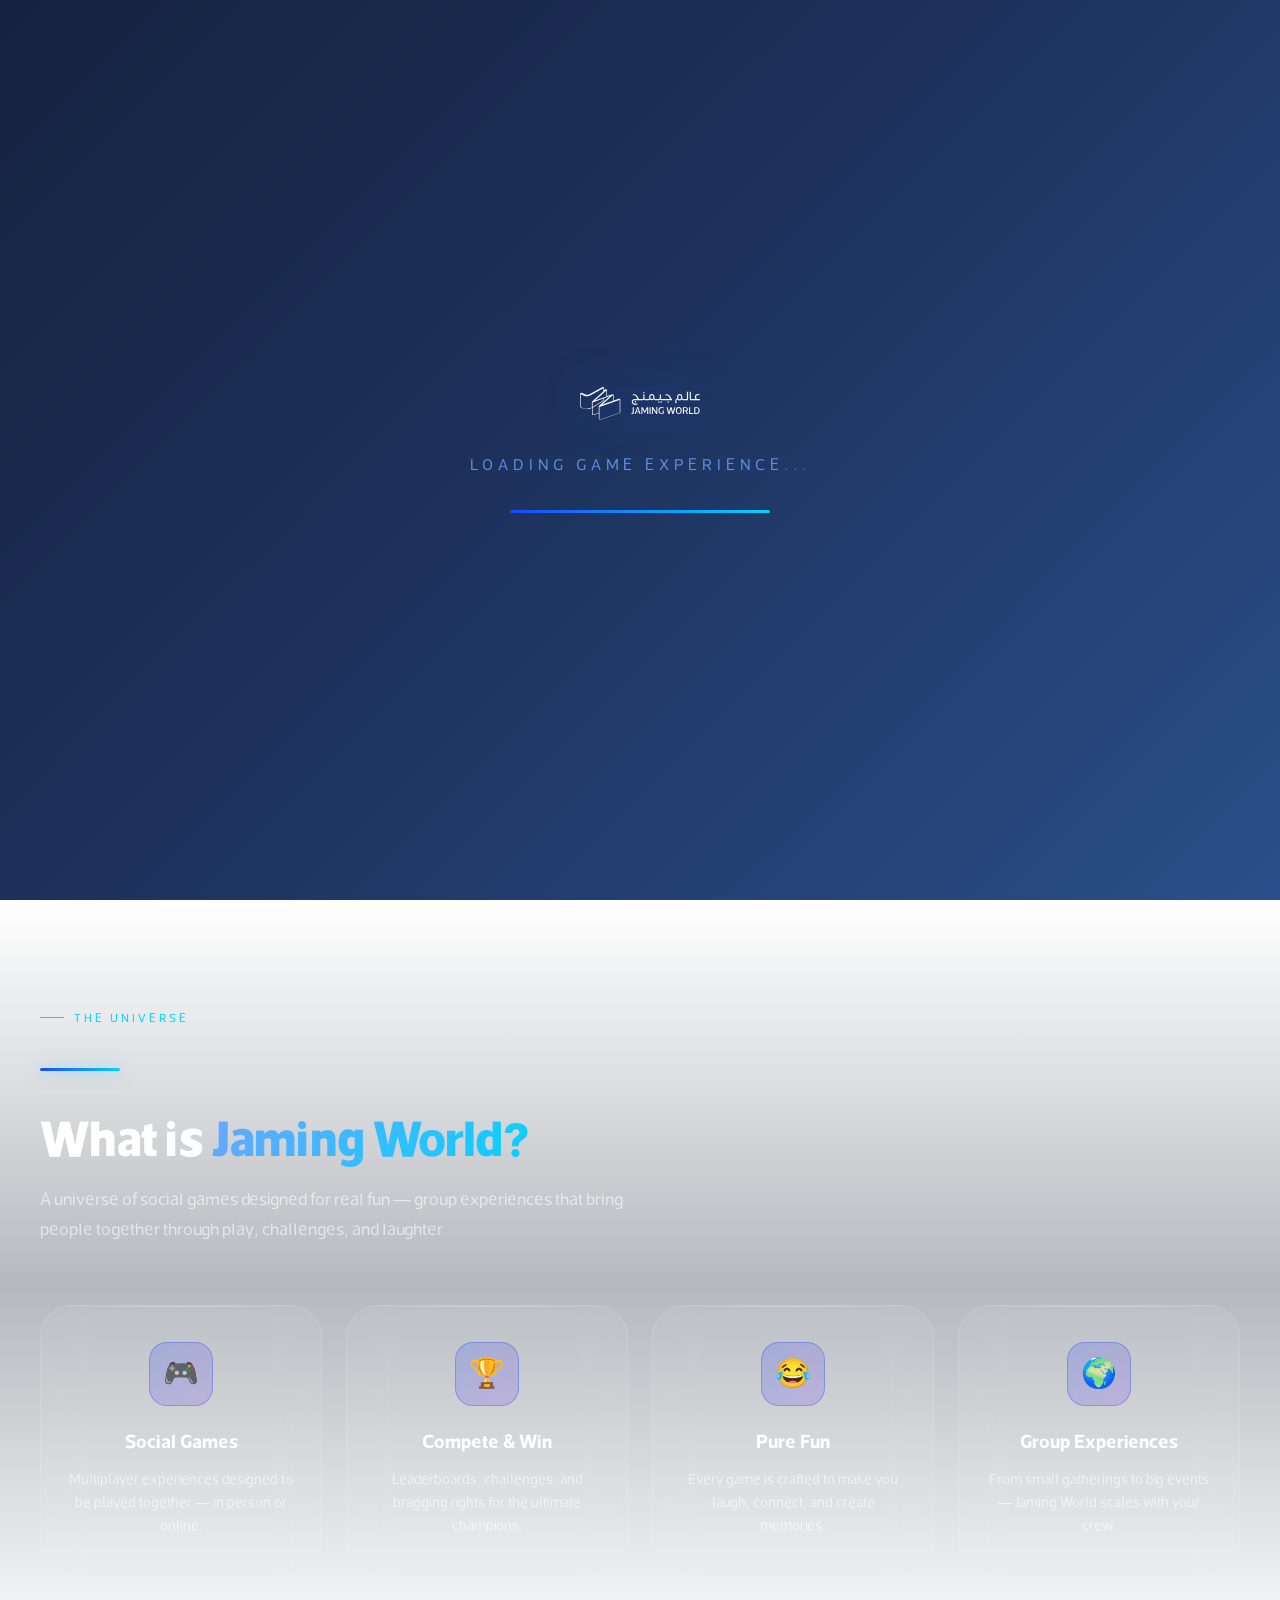
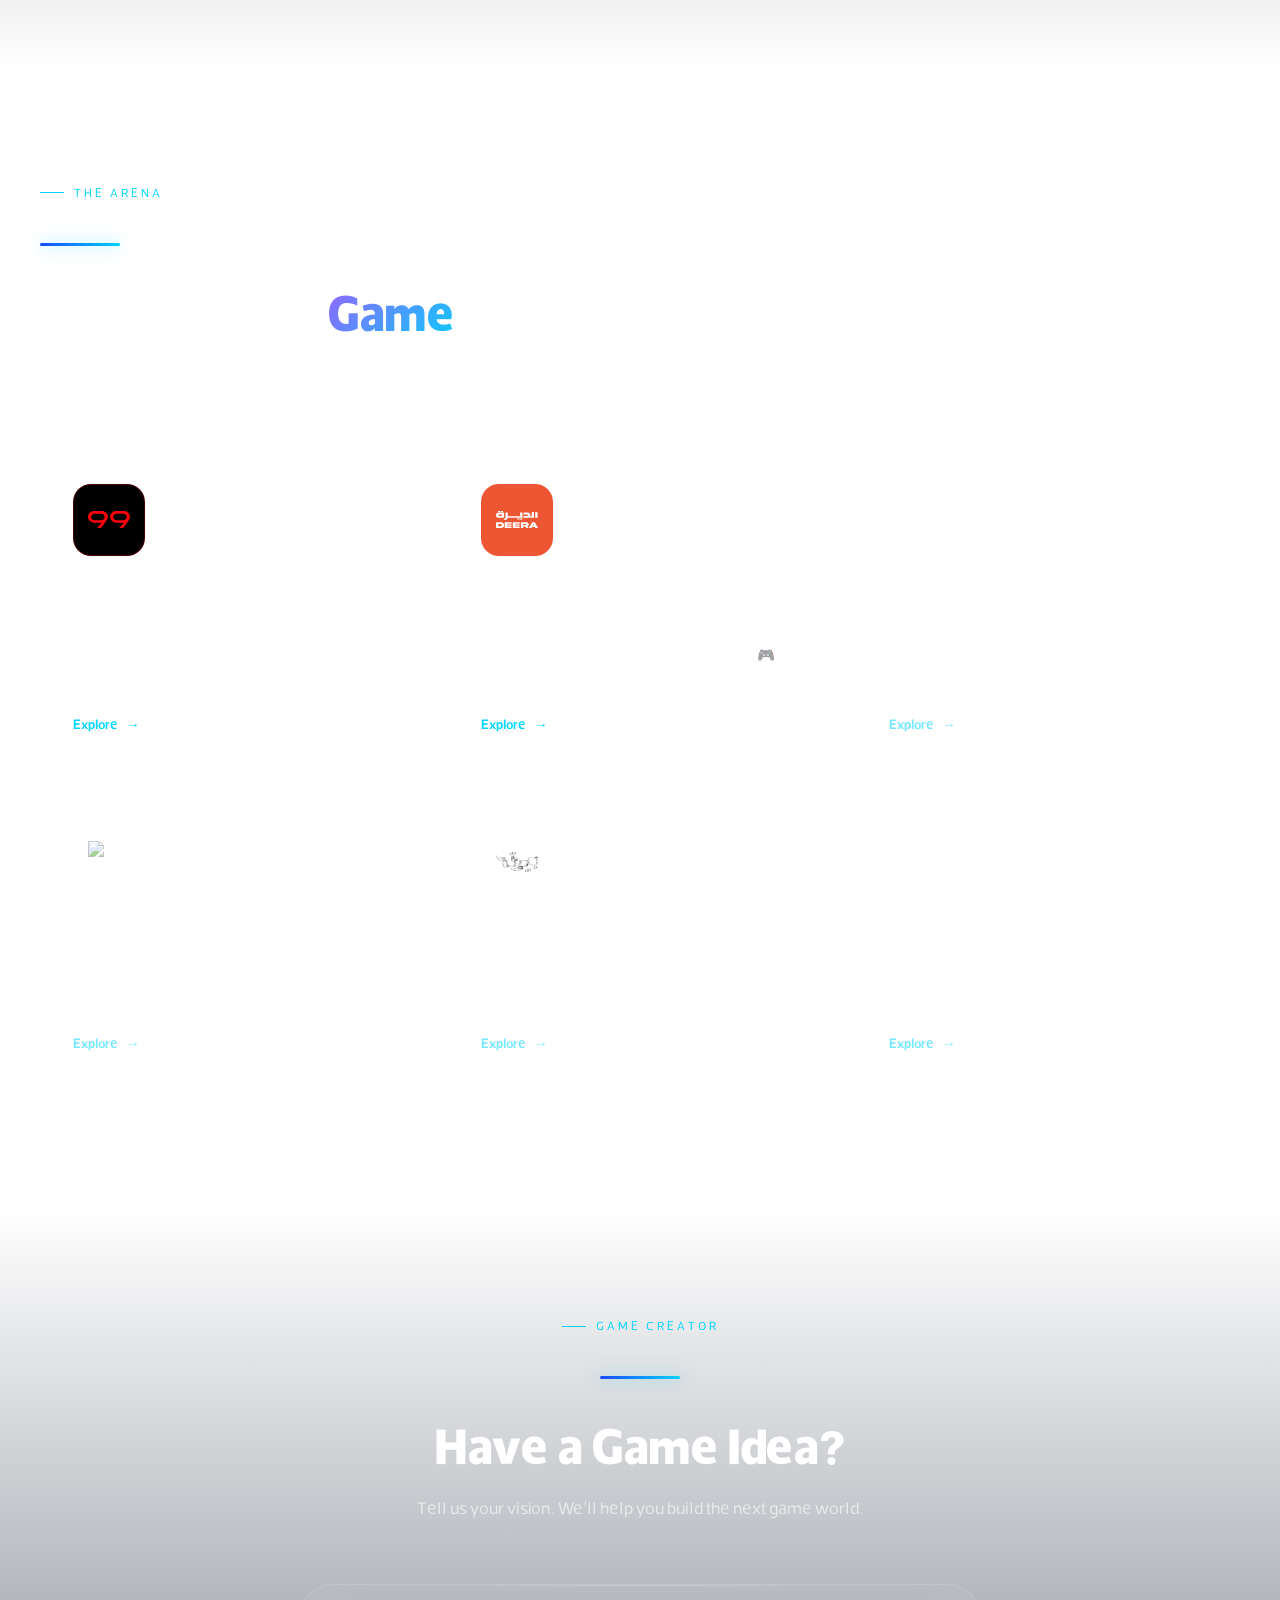
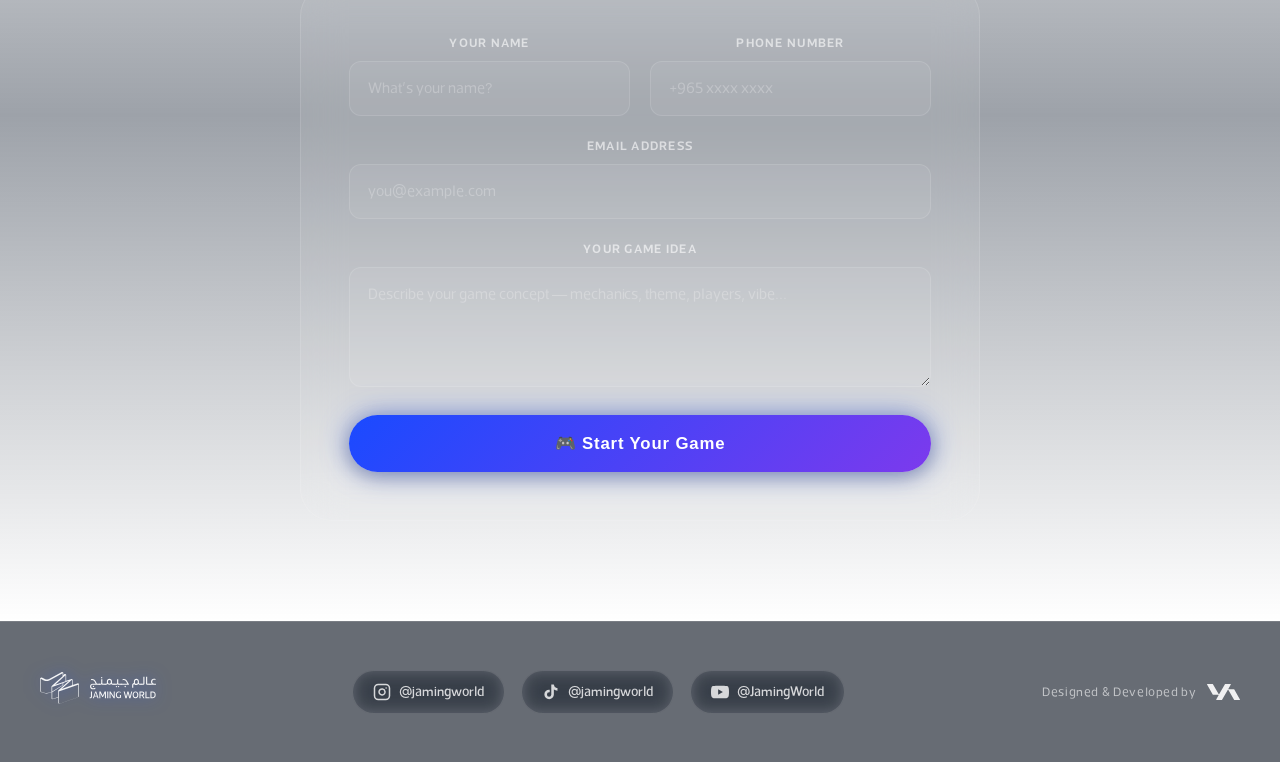
==== commit 703f754c: "uploud" ====
--- a/index.html
+++ b/index.html
@@ -1,14 +1,12 @@
 <!DOCTYPE html>
-<html lang="en">
+<html lang="en" dir="ltr">
 <head>
   <meta charset="UTF-8" />
   <meta name="viewport" content="width=device-width, initial-scale=1.0" />
-  <title>Jaming World — Not Just a Game, It's a World</title>
-  <meta name="description" content="Play. Compete. Laugh. Jaming World is a social gaming universe built for fun, challenges, and unforgettable group experiences." />
-  <link rel="icon" href="assest/JWLOGO.svg" type="image/svg+xml" />
-  <link rel="preconnect" href="https://fonts.googleapis.com" />
-  <link rel="preconnect" href="https://fonts.gstatic.com" crossorigin />
-  <link href="https://fonts.googleapis.com/css2?family=Inter:wght@400;500;600;700;800;900&display=swap" rel="stylesheet" />
+  <title>Jaming World عالم جيمنق</title>
+  <meta name="description" content="Play. Compete. Laugh. عالم جيمنق is a social gaming universe built for fun, challenges, and unforgettable group experiences." />
+  <link rel="icon" href="assest/favicon.png" type="image/png" />
+  <link rel="apple-touch-icon" href="assest/favicon.png" />
   <link rel="stylesheet" href="styles.css" />
 </head>
 <body>
@@ -18,8 +16,8 @@
 
 <!-- ===== LOADING SCREEN ===== -->
 <div id="loading-screen">
-  <img src="assest/JWLOGO.svg" alt="Jaming World" class="loading-logo" />
-  <p class="loading-text">Loading Game Experience...</p>
+  <img src="assest/JWLOGO.svg" alt="عالم جيمنق" class="loading-logo" />
+  <p class="loading-text" data-i18n="loading">Loading Game Experience...</p>
   <div class="loading-bar-wrap">
     <div class="loading-bar"></div>
   </div>
@@ -40,76 +38,79 @@
 </div>
 <canvas id="particles-canvas"></canvas>
 
-<!-- ===== NAVBAR (appears after scroll) ===== -->
+<!-- ===== NAVBAR ===== -->
 <nav id="navbar">
   <div class="nav-logo">
-    <a href="index.html"><img src="assest/JWLOGO.svg" alt="Jaming World" /></a>
+    <a href="index.html"><img src="assest/JWLOGO.svg" alt="عالم جيمنق" /></a>
   </div>
   <ul class="nav-links">
-    <li><a href="#what-is">About</a></li>
-    <li><a href="#games">Games</a></li>
-    <li><a href="#build-form">Build a Game</a></li>
+    <li><a href="#what-is" data-i18n="nav.about">About</a></li>
+    <li><a href="#games" data-i18n="nav.games">Games</a></li>
+    <li><a href="#build-form" data-i18n="nav.build">Build a Game</a></li>
   </ul>
-  <a href="#build-form" class="btn-primary nav-cta"><span>Start Your Game</span></a>
-  <button class="hamburger" id="hamburger" aria-label="Menu">
-    <span></span><span></span><span></span>
-  </button>
+  <div class="nav-actions">
+    <button class="lang-toggle" id="lang-toggle" aria-label="Switch language">عربي</button>
+    <a href="#build-form" class="btn-primary nav-cta"><span data-i18n="nav.cta">Start Your Game</span></a>
+    <button class="hamburger" id="hamburger" aria-label="Menu">
+      <span></span><span></span><span></span>
+    </button>
+  </div>
 </nav>
 
 <!-- Mobile nav -->
 <div class="mobile-nav" id="mobile-nav">
-  <a href="#what-is" class="mobile-nav-link">About</a>
-  <a href="#games" class="mobile-nav-link">Games</a>
-  <a href="#build-form" class="mobile-nav-link">Build a Game</a>
+  <a href="#what-is" class="mobile-nav-link" data-i18n="nav.about">About</a>
+  <a href="#games" class="mobile-nav-link" data-i18n="nav.games">Games</a>
+  <a href="#build-form" class="mobile-nav-link" data-i18n="nav.build">Build a Game</a>
+  <button class="lang-toggle lang-toggle--mobile" id="lang-toggle-mobile" aria-label="Switch language">عربي</button>
 </div>
 
 <main>
   <!-- ===== SECTION 1: HERO ===== -->
   <section id="hero">
-    <img src="assest/JWLOGO.svg" alt="Jaming World Logo" class="hero-logo" />
-    <h1 class="hero-headline">
-      Not Just a Game…<br />It's a <span class="highlight">World</span>
+    <img src="assest/JWLOGO.svg" alt="عالم جيمنق Logo" class="hero-logo" />
+    <h1 class="hero-headline" data-i18n-html="hero.headline">
+      A Beautiful World…<br />of <span class="highlight">Games</span>
     </h1>
-    <p class="hero-sub">
+    <p class="hero-sub" data-i18n-html="hero.sub">
       <span>Play.</span> &nbsp;Compete. &nbsp;<span>Laugh.</span>
     </p>
     <div class="hero-cta-group">
-      <a href="#games" class="btn-primary"><span>Explore Games</span></a>
-      <a href="#build-form" class="btn-glass">Build Your Game →</a>
-    </div>
-
+      <a href="#games" class="btn-primary"><span data-i18n="hero.explore">Explore Games</span></a>
+      <a href="#build-form" class="btn-glass" data-i18n="hero.build">Build Your Game →</a>
+    </div>
   </section>
 
   <!-- ===== SECTION 2: WHAT IS JAMING WORLD ===== -->
   <section id="what-is">
     <div class="section-inner">
-      <p class="section-label scroll-reveal">The Universe</p>
+      <p class="section-label scroll-reveal" data-i18n="about.label">The Universe</p>
       <div class="neon-line scroll-reveal"></div>
-      <h2 class="section-title scroll-reveal">What is <span style="background: linear-gradient(135deg,#6fa3ff,#00d4ff); -webkit-background-clip:text; -webkit-text-fill-color:transparent; background-clip:text;">Jaming World?</span></h2>
-      <p class="section-desc scroll-reveal">
+      <h2 class="section-title scroll-reveal" data-i18n-html="about.title">What is <span style="background: linear-gradient(135deg,#6fa3ff,#00d4ff); -webkit-background-clip:text; -webkit-text-fill-color:transparent; background-clip:text;">عالم جيمنق?</span></h2>
+      <p class="section-desc scroll-reveal" data-i18n="about.desc">
         A universe of social games designed for real fun — group experiences that bring people together through play, challenges, and laughter.
       </p>
 
       <div class="features-grid">
         <div class="glass-card feature-card scroll-reveal">
           <div class="feature-icon">🎮</div>
-          <h3 class="feature-title">Social Games</h3>
-          <p class="feature-desc">Multiplayer experiences designed to be played together — in person or online.</p>
+          <h3 class="feature-title" data-i18n="feat1.title">Social Games</h3>
+          <p class="feature-desc" data-i18n="feat1.desc">Multiplayer experiences designed to be played together — in person or online.</p>
         </div>
         <div class="glass-card feature-card scroll-reveal" style="transition-delay:0.1s">
           <div class="feature-icon">🏆</div>
-          <h3 class="feature-title">Compete & Win</h3>
-          <p class="feature-desc">Leaderboards, challenges, and bragging rights for the ultimate champions.</p>
+          <h3 class="feature-title" data-i18n="feat2.title">Compete & Win</h3>
+          <p class="feature-desc" data-i18n="feat2.desc">Leaderboards, challenges, and bragging rights for the ultimate champions.</p>
         </div>
         <div class="glass-card feature-card scroll-reveal" style="transition-delay:0.2s">
           <div class="feature-icon">😂</div>
-          <h3 class="feature-title">Pure Fun</h3>
-          <p class="feature-desc">Every game is crafted to make you laugh, connect, and create memories.</p>
+          <h3 class="feature-title" data-i18n="feat3.title">Pure Fun</h3>
+          <p class="feature-desc" data-i18n="feat3.desc">Every game is crafted to make you laugh, connect, and create memories.</p>
         </div>
         <div class="glass-card feature-card scroll-reveal" style="transition-delay:0.3s">
           <div class="feature-icon">🌍</div>
-          <h3 class="feature-title">Group Experiences</h3>
-          <p class="feature-desc">From small gatherings to big events — Jaming World scales with your crew.</p>
+          <h3 class="feature-title" data-i18n="feat4.title">Group Experiences</h3>
+          <p class="feature-desc" data-i18n="feat4.desc">From small gatherings to big events — عالم جيمنق scales with your crew.</p>
         </div>
       </div>
     </div>
@@ -120,10 +121,10 @@
   <!-- ===== SECTION 3: GAMES SHOWCASE ===== -->
   <section id="games">
     <div class="section-inner">
-      <p class="section-label scroll-reveal">The Arena</p>
+      <p class="section-label scroll-reveal" data-i18n="games.label">The Arena</p>
       <div class="neon-line scroll-reveal"></div>
-      <h2 class="section-title scroll-reveal">Choose Your <span style="background: linear-gradient(135deg,#9d5cff,#00d4ff); -webkit-background-clip:text; -webkit-text-fill-color:transparent; background-clip:text;">Game</span></h2>
-      <p class="section-desc scroll-reveal">Each game is a world of its own. Tap to dive in.</p>
+      <h2 class="section-title scroll-reveal" data-i18n-html="games.title">Choose Your <span style="background: linear-gradient(135deg,#9d5cff,#00d4ff); -webkit-background-clip:text; -webkit-text-fill-color:transparent; background-clip:text;">Game</span></h2>
+      <p class="section-desc scroll-reveal" data-i18n="games.desc">Each game is a world of its own. Tap to dive in.</p>
 
       <div class="games-grid">
 
@@ -133,73 +134,73 @@
             <div class="game-card-logo" style="background:#000; border-color:rgba(255,0,10,0.3);">
               <img src="assest/99.svg" alt="9ayad x Na9ab">
             </div>
-            <h3 class="game-card-name">9ayad x Na9ab</h3>
-            <p class="game-card-desc">Battle your friends with lightning-fast trivia questions across 20+ categories.</p>
-            <div class="game-card-arrow">Explore <span>→</span></div>
-          </div>
-        </a>
-
-        <a href="game.html?id=draw-blast" class="glass-card game-card scroll-reveal" data-glow="#7c3aed" style="transition-delay:0.1s">
-          <div class="game-card-glow" style="background: radial-gradient(circle at 50% 50%, rgba(124,58,237,0.15), transparent 70%)"></div>
+            <h3 class="game-card-name" data-i18n="card.99.name">9ayad x Na9ab</h3>
+            <p class="game-card-desc" data-i18n="card.99.desc">A fast-paced deception game where you bluff, convince, and outsmart your friends. Can you fake the truth… or will you get exposed?</p>
+            <div class="game-card-arrow"><span data-i18n="card.explore">Explore</span> <span class="arrow-icon">→</span></div>
+          </div>
+        </a>
+
+        <a href="game.html?id=draw-blast" class="glass-card game-card scroll-reveal" data-glow="#ed5633" style="transition-delay:0.1s">
+          <div class="game-card-glow" style="background: radial-gradient(circle at 50% 50%, rgba(237,86,51,0.15), transparent 70%)"></div>
           <div class="game-card-inner">
             <div class="game-card-logo" style="background:#ed5633; border-color:rgba(237,86,51,0.4);">
-              <img src="assest/Deera.svg" alt="Al-Deera">
-            </div>
-            <h3 class="game-card-name">Al-Deera</h3>
-            <p class="game-card-desc">Sketch fast, guess faster. The chaotic drawing game where anything goes.</p>
-            <div class="game-card-arrow">Explore <span>→</span></div>
+              <img src="assest/Deera.svg" alt="Deera">
+            </div>
+            <h3 class="game-card-name" data-i18n="card.deera.name">Deera</h3>
+            <p class="game-card-desc" data-i18n="card.deera.desc">A strategic team game where players move, cooperate, and race to the center using dice.</p>
+            <div class="game-card-arrow"><span data-i18n="card.explore">Explore</span> <span class="arrow-icon">→</span></div>
           </div>
         </a>
 
         <a href="game.html?id=speed-race" class="glass-card game-card game-card--soon scroll-reveal" data-glow="#00d4ff" style="transition-delay:0.2s; pointer-events:none;">
           <div class="game-card-glow" style="background: radial-gradient(circle at 50% 50%, rgba(0,212,255,0.12), transparent 70%)"></div>
-          <div class="coming-soon-badge">Coming Soon</div>
+          <div class="coming-soon-badge" data-i18n="card.soon">Coming Soon</div>
           <div class="game-card-inner">
             <div class="game-card-logo">
               <img src="assest/Mishakhet.svg" alt="Mishakhet">
             </div>
-            <h3 class="game-card-name">Mishakhet</h3>
-            <p class="game-card-desc">Reaction-based chaos. Hit, dodge, and race your way to victory in real-time.</p>
-            <div class="game-card-arrow">Explore <span>→</span></div>
+            <h3 class="game-card-name" data-i18n="card.mishakhet.name">Mishakhet</h3>
+            <p class="game-card-desc" data-i18n="card.mishakhet.desc">Reaction-based chaos. Hit, dodge, and race your way to victory in real-time.</p>
+            <div class="game-card-arrow"><span data-i18n="card.explore">Explore</span> <span class="arrow-icon">→</span></div>
           </div>
         </a>
 
         <a href="game.html?id=word-clash" class="glass-card game-card game-card--soon scroll-reveal" style="transition-delay:0.3s; pointer-events:none;">
           <div class="game-card-glow" style="background: radial-gradient(circle at 50% 50%, rgba(255,180,0,0.1), transparent 70%)"></div>
-          <div class="coming-soon-badge">Coming Soon</div>
+          <div class="coming-soon-badge" data-i18n="card.soon">Coming Soon</div>
           <div class="game-card-inner">
             <div class="game-card-logo">
               <img src="assest/Asset 6.svg" alt="Five">
             </div>
-            <h3 class="game-card-name">Five</h3>
-            <p class="game-card-desc">Wordplay battles with twists, wildcards, and surprise round modifiers.</p>
-            <div class="game-card-arrow">Explore <span>→</span></div>
+            <h3 class="game-card-name" data-i18n="card.five.name">Five</h3>
+            <p class="game-card-desc" data-i18n="card.five.desc">Wordplay battles with twists, wildcards, and surprise round modifiers.</p>
+            <div class="game-card-arrow"><span data-i18n="card.explore">Explore</span> <span class="arrow-icon">→</span></div>
           </div>
         </a>
 
         <a href="game.html?id=dare-drop" class="glass-card game-card game-card--soon scroll-reveal" style="transition-delay:0.1s; pointer-events:none;">
           <div class="game-card-glow" style="background: radial-gradient(circle at 50% 50%, rgba(255,60,120,0.12), transparent 70%)"></div>
-          <div class="coming-soon-badge">Coming Soon</div>
+          <div class="coming-soon-badge" data-i18n="card.soon">Coming Soon</div>
           <div class="game-card-inner">
             <div class="game-card-logo">
               <img src="assest/Bairaq.svg" alt="Bairaq">
             </div>
-            <h3 class="game-card-name">Bairaq</h3>
-            <p class="game-card-desc">Spin the wheel and face the dare. The classic party game, reimagined.</p>
-            <div class="game-card-arrow">Explore <span>→</span></div>
+            <h3 class="game-card-name" data-i18n="card.bairaq.name">Bairaq</h3>
+            <p class="game-card-desc" data-i18n="card.bairaq.desc">Spin the wheel and face the dare. The classic party game, reimagined.</p>
+            <div class="game-card-arrow"><span data-i18n="card.explore">Explore</span> <span class="arrow-icon">→</span></div>
           </div>
         </a>
 
         <a href="game.html?id=team-quest" class="glass-card game-card game-card--soon scroll-reveal" style="transition-delay:0.2s; pointer-events:none;">
           <div class="game-card-glow" style="background: radial-gradient(circle at 50% 50%, rgba(0,255,160,0.1), transparent 70%)"></div>
-          <div class="coming-soon-badge">Coming Soon</div>
+          <div class="coming-soon-badge" data-i18n="card.soon">Coming Soon</div>
           <div class="game-card-inner">
             <div class="game-card-logo">
               <img src="assest/High Hand.svg" alt="High Hand">
             </div>
-            <h3 class="game-card-name">High Hand</h3>
-            <p class="game-card-desc">Cooperative missions where your team must work together or face game over.</p>
-            <div class="game-card-arrow">Explore <span>→</span></div>
+            <h3 class="game-card-name" data-i18n="card.highhand.name">High Hand</h3>
+            <p class="game-card-desc" data-i18n="card.highhand.desc">Cooperative missions where your team must work together or face game over.</p>
+            <div class="game-card-arrow"><span data-i18n="card.explore">Explore</span> <span class="arrow-icon">→</span></div>
           </div>
         </a>
 
@@ -212,38 +213,38 @@
   <!-- ===== SECTION 5: BUILD FORM ===== -->
   <section id="build-form">
     <div class="section-inner" style="text-align:center;">
-      <p class="section-label scroll-reveal" style="justify-content:center;">Game Creator</p>
+      <p class="section-label scroll-reveal" style="justify-content:center;" data-i18n="form.label">Game Creator</p>
       <div class="neon-line scroll-reveal" style="margin:20px auto 40px;"></div>
-      <h2 class="section-title scroll-reveal">Have a Game Idea?</h2>
-      <p class="section-desc scroll-reveal" style="margin:0 auto;">Tell us your vision. We'll help you build the next game world.</p>
+      <h2 class="section-title scroll-reveal" data-i18n="form.title">Have a Game Idea?</h2>
+      <p class="section-desc scroll-reveal" style="margin:0 auto;" data-i18n="form.desc">Tell us your vision. We'll help you build the next game world.</p>
 
       <div class="glass-card form-wrapper scroll-reveal">
         <form id="game-idea-form">
           <div class="form-grid">
             <div class="form-group">
-              <label for="name">Your Name</label>
-              <input type="text" id="name" name="name" placeholder="What's your name?" required />
+              <label for="name" data-i18n="form.name.label">Your Name</label>
+              <input type="text" id="name" name="name" placeholder="What's your name?" data-i18n-placeholder="form.name.placeholder" required />
             </div>
             <div class="form-group">
-              <label for="phone">Phone Number</label>
-              <input type="tel" id="phone" name="phone" placeholder="+965 xxxx xxxx" required />
+              <label for="phone" data-i18n="form.phone.label">Phone Number</label>
+              <input type="tel" id="phone" name="phone" placeholder="+965 xxxx xxxx" data-i18n-placeholder="form.phone.placeholder" required />
             </div>
             <div class="form-group full">
-              <label for="email">Email Address</label>
-              <input type="email" id="email" name="email" placeholder="you@example.com" required />
+              <label for="email" data-i18n="form.email.label">Email Address</label>
+              <input type="email" id="email" name="email" placeholder="you@example.com" data-i18n-placeholder="form.email.placeholder" required />
             </div>
             <div class="form-group full">
-              <label for="idea">Your Game Idea</label>
-              <textarea id="idea" name="idea" placeholder="Describe your game concept — mechanics, theme, players, vibe..." required></textarea>
-            </div>
-          </div>
-          <button type="submit" class="btn-primary form-submit"><span>🎮 Start Your Game</span></button>
+              <label for="idea" data-i18n="form.idea.label">Your Game Idea</label>
+              <textarea id="idea" name="idea" placeholder="Describe your game concept — mechanics, theme, players, vibe..." data-i18n-placeholder="form.idea.placeholder" required></textarea>
+            </div>
+          </div>
+          <button type="submit" class="btn-primary form-submit"><span data-i18n="form.submit">Start Your Game</span></button>
         </form>
 
         <div class="form-success" id="form-success">
           <div class="success-icon">🎮</div>
-          <h3 class="success-title">Your idea has been received!</h3>
-          <p class="success-sub">Our team will contact you within 24 hours.</p>
+          <h3 class="success-title" data-i18n="form.success.title">Your idea has been received!</h3>
+          <p class="success-sub" data-i18n="form.success.sub">Our team will contact you within 24 hours.</p>
         </div>
       </div>
     </div>
@@ -254,7 +255,7 @@
 <footer>
   <div class="footer-inner">
     <div class="footer-logo">
-      <img src="assest/JWLOGO.svg" alt="Jaming World" />
+      <img src="assest/JWLOGO.svg" alt="عالم جيمنق" />
     </div>
     <div class="footer-socials">
       <a href="https://www.instagram.com/jamingworld" target="_blank" rel="noopener" class="social-link">
@@ -265,8 +266,12 @@
         <svg width="18" height="18" viewBox="0 0 24 24" fill="currentColor"><path d="M19.59 6.69a4.83 4.83 0 01-3.77-4.25V2h-3.45v13.67a2.89 2.89 0 01-2.88 2.5 2.89 2.89 0 01-2.89-2.89 2.89 2.89 0 012.89-2.89c.28 0 .54.04.79.1V9.01a6.27 6.27 0 00-.79-.05 6.34 6.34 0 00-6.34 6.34 6.34 6.34 0 006.34 6.34 6.34 6.34 0 006.33-6.34V8.69a8.18 8.18 0 004.79 1.54V6.78a4.85 4.85 0 01-1.02-.09z"/></svg>
         @jamingworld
       </a>
-    </div>
-    <p class="footer-credit">Designed & Developed by <img src="assest/YAS.svg" alt="YAS" class="footer-yas-logo" /></p>
+      <a href="https://www.youtube.com/@JamingWorld" target="_blank" rel="noopener" class="social-link">
+        <svg width="18" height="18" viewBox="0 0 24 24" fill="currentColor"><path d="M23.498 6.186a3.016 3.016 0 0 0-2.122-2.136C19.505 3.545 12 3.545 12 3.545s-7.505 0-9.377.505A3.017 3.017 0 0 0 .502 6.186C0 8.07 0 12 0 12s0 3.93.502 5.814a3.016 3.016 0 0 0 2.122 2.136c1.871.505 9.376.505 9.376.505s7.505 0 9.377-.505a3.015 3.015 0 0 0 2.122-2.136C24 15.93 24 12 24 12s0-3.93-.502-5.814zM9.545 15.568V8.432L15.818 12l-6.273 3.568z"/></svg>
+        @JamingWorld
+      </a>
+    </div>
+    <p class="footer-credit" dir="ltr">Designed &amp; Developed by <a href="https://yasmedia.com" target="_blank" rel="noopener" class="footer-yas-link"><img src="assest/YAS.svg" alt="YAS" class="footer-yas-logo" /></a></p>
   </div>
 </footer>
 
--- a/styles.css
+++ b/styles.css
@@ -1,3 +1,14 @@
+/* ===== SOMAR FONT ===== */
+@font-face { font-family: 'Somar'; src: url('Fonts/Somar-Thin.otf') format('opentype'); font-weight: 100; font-style: normal; font-display: swap; }
+@font-face { font-family: 'Somar'; src: url('Fonts/Somar-ExtraLight.otf') format('opentype'); font-weight: 200; font-style: normal; font-display: swap; }
+@font-face { font-family: 'Somar'; src: url('Fonts/Somar-Light.otf') format('opentype'); font-weight: 300; font-style: normal; font-display: swap; }
+@font-face { font-family: 'Somar'; src: url('Fonts/Somar-Regular.otf') format('opentype'); font-weight: 400; font-style: normal; font-display: swap; }
+@font-face { font-family: 'Somar'; src: url('Fonts/Somar-Medium.otf') format('opentype'); font-weight: 500; font-style: normal; font-display: swap; }
+@font-face { font-family: 'Somar'; src: url('Fonts/Somar-SemiBold.otf') format('opentype'); font-weight: 600; font-style: normal; font-display: swap; }
+@font-face { font-family: 'Somar'; src: url('Fonts/Somar-Bold.otf') format('opentype'); font-weight: 700; font-style: normal; font-display: swap; }
+@font-face { font-family: 'Somar'; src: url('Fonts/Somar-ExtraBold.otf') format('opentype'); font-weight: 800; font-style: normal; font-display: swap; }
+@font-face { font-family: 'Somar'; src: url('Fonts/Somar-Black.otf') format('opentype'); font-weight: 900; font-style: normal; font-display: swap; }
+
 /* ===== RESET & BASE ===== */
 *, *::before, *::after {
   box-sizing: border-box;
@@ -28,7 +39,7 @@
   --glow-blue: 0 0 40px rgba(26, 74, 255, 0.3);
   --glow-purple: 0 0 40px rgba(124, 58, 237, 0.3);
   --glow-cyan: 0 0 40px rgba(0, 212, 255, 0.3);
-  --font-main: 'Inter', -apple-system, BlinkMacSystemFont, sans-serif;
+  --font-main: 'Somar', 'Inter', -apple-system, BlinkMacSystemFont, sans-serif;
   --transition: cubic-bezier(0.4, 0, 0.2, 1);
   --radius: 20px;
   --radius-lg: 32px;
@@ -165,7 +176,7 @@
 
 .orb-2 {
   width: 500px; height: 500px;
-  background: radial-gradient(circle, var(--purple), transparent);
+  background: radial-gradient(circle, var(--blue-glow), transparent);
   top: 30%; right: -5%;
   animation-delay: -4s;
 }
@@ -200,17 +211,30 @@
   left: 0;
   right: 0;
   z-index: 1000;
-  padding: 20px 40px;
-  display: flex;
-  align-items: center;
-  justify-content: space-between;
-  background: rgba(15, 28, 58, 0.55);
-  backdrop-filter: blur(20px);
-  -webkit-backdrop-filter: blur(20px);
-  border-bottom: 1px solid var(--glass-border);
+  padding: 0 48px;
+  height: 72px;
+  display: grid;
+  grid-template-columns: 1fr auto 1fr;
+  align-items: center;
+  background: rgba(15, 28, 58, 0.6);
+  backdrop-filter: blur(24px);
+  -webkit-backdrop-filter: blur(24px);
+  border-bottom: 1px solid rgba(255,255,255,0.07);
   transform: translateY(-100%);
   transition: transform 0.5s var(--transition), opacity 0.5s ease;
   opacity: 0;
+}
+
+.nav-logo {
+  display: flex;
+  align-items: center;
+}
+
+.nav-actions {
+  display: flex;
+  align-items: center;
+  gap: 12px;
+  justify-content: flex-end;
 }
 
 #navbar.visible {
@@ -227,6 +251,7 @@
   display: flex;
   gap: 32px;
   list-style: none;
+  justify-content: center;
 }
 
 .nav-links a {
@@ -311,7 +336,7 @@
 .hero-headline {
   font-size: clamp(2.8rem, 7vw, 6rem);
   font-weight: 800;
-  line-height: 1.1;
+  line-height: 1.35;
   letter-spacing: -0.02em;
   margin-bottom: 24px;
   opacity: 0;
@@ -890,6 +915,7 @@
   display: flex;
   align-items: center;
   gap: 8px;
+  direction: ltr;
   padding: 10px 20px;
   background: var(--glass-bg);
   border: 1px solid var(--glass-border);
@@ -914,6 +940,11 @@
   font-size: 0.8rem;
   color: var(--white-60);
   letter-spacing: 0.05em;
+  display: flex;
+  align-items: center;
+  gap: 6px;
+  direction: ltr;
+  white-space: nowrap;
 }
 
 .footer-credit span {
@@ -921,12 +952,20 @@
   font-weight: 600;
 }
 
+.footer-yas-link {
+  display: inline-flex;
+  align-items: center;
+  margin-left: 4px;
+  opacity: 0.9;
+  transition: opacity 0.2s ease;
+}
+
+.footer-yas-link:hover { opacity: 1; }
+
 .footer-yas-logo {
   height: 16px;
   width: auto;
-  vertical-align: middle;
-  display: inline-block;
-  margin-left: 4px;
+  display: block;
 }
 
 /* ===== SECTION DIVIDER ===== */
@@ -940,10 +979,9 @@
 
 /* ===== GAME DETAIL PAGE ===== */
 .game-detail-hero {
-  min-height: 60vh;
-  display: flex;
-  align-items: center;
-  padding: 120px 24px 80px;
+  display: flex;
+  align-items: flex-start;
+  padding: 120px 24px 60px;
 }
 
 .back-btn {
@@ -988,8 +1026,8 @@
   align-items: center;
   justify-content: center;
   font-size: 2.5rem;
-  background: linear-gradient(135deg, rgba(26,74,255,0.25), rgba(124,58,237,0.25));
-  border: 1px solid rgba(26,74,255,0.4);
+  background: rgba(255,255,255,0.08);
+  border: 1px solid rgba(255,255,255,0.12);
   overflow: hidden;
   flex-shrink: 0;
 }
@@ -997,7 +1035,8 @@
 .game-detail-logo img {
   width: 100%;
   height: 100%;
-  object-fit: cover;
+  object-fit: contain;
+  display: block;
 }
 
 .game-detail-title {
@@ -1208,7 +1247,9 @@
 
 @media (max-width: 768px) {
   #navbar {
-    padding: 16px 20px;
+    padding: 0 20px;
+    height: 64px;
+    grid-template-columns: auto 1fr;
   }
   .nav-links { display: none; }
   .hamburger { display: flex; }
@@ -1261,3 +1302,150 @@
 }
 
 .page-transition.active { opacity: 1; pointer-events: all; }
+
+/* ===== LANGUAGE TOGGLE ===== */
+.lang-toggle {
+  background: rgba(255,255,255,0.08);
+  border: 1px solid rgba(255,255,255,0.18);
+  color: rgba(255,255,255,0.9);
+  font-size: 0.78rem;
+  font-weight: 700;
+  padding: 7px 16px;
+  border-radius: 100px;
+  cursor: pointer;
+  letter-spacing: 0.04em;
+  transition: all 0.25s ease;
+  white-space: nowrap;
+  backdrop-filter: blur(10px);
+  -webkit-backdrop-filter: blur(10px);
+  flex-shrink: 0;
+}
+
+.lang-toggle:hover {
+  background: rgba(255,255,255,0.16);
+  border-color: rgba(255,255,255,0.3);
+  color: #fff;
+}
+
+.lang-toggle--mobile {
+  font-size: 1rem;
+  padding: 10px 28px;
+  margin-top: 8px;
+}
+
+/* ===== RTL / ARABIC OVERRIDES ===== */
+html[dir="rtl"] {
+  font-family: 'Somar', sans-serif;
+}
+
+/* Kill letter-spacing for Arabic — it breaks letter connections */
+html[dir="rtl"],
+html[dir="rtl"] * {
+  letter-spacing: 0 !important;
+}
+
+html[dir="rtl"] .neon-line {
+  transform-origin: right;
+}
+
+html[dir="rtl"] .arrow-icon {
+  display: inline-block;
+  transform: scaleX(-1);
+}
+
+html[dir="rtl"] .back-btn svg {
+  transform: scaleX(-1);
+}
+
+html[dir="rtl"] .section-label {
+  flex-direction: row-reverse;
+}
+
+html[dir="rtl"] .game-card-arrow {
+  flex-direction: row-reverse;
+  justify-content: flex-end;
+}
+
+html[dir="rtl"] .footer-inner {
+  flex-direction: row-reverse;
+}
+
+html[dir="rtl"] .nav-actions {
+  direction: ltr;
+  justify-content: flex-start;
+}
+
+html[dir="rtl"] .hero-cta-group {
+  flex-direction: row-reverse;
+}
+
+html[dir="rtl"] .form-group label,
+html[dir="rtl"] .form-group input,
+html[dir="rtl"] .form-group textarea {
+  text-align: right;
+}
+
+html[dir="rtl"] .game-detail-header {
+  text-align: right;
+}
+
+html[dir="rtl"] .game-detail-tagline,
+html[dir="rtl"] .game-detail-title {
+  text-align: right;
+}
+
+html[dir="rtl"] .game-detail-hero .section-inner {
+  text-align: right;
+}
+
+html[dir="rtl"] .game-detail-body > div > .glass-card p,
+html[dir="rtl"] .game-detail-body > div > .glass-card h3 {
+  text-align: right;
+}
+
+html[dir="rtl"] .info-row .value {
+  direction: ltr;
+  text-align: left;
+}
+
+/* Feature cards */
+html[dir="rtl"] .feature-card {
+  text-align: right;
+}
+
+/* Section body text */
+html[dir="rtl"] .section-desc,
+html[dir="rtl"] .section-title {
+  text-align: right;
+}
+
+/* Game card body */
+html[dir="rtl"] .game-card-inner {
+  text-align: right;
+}
+
+html[dir="rtl"] .game-card-desc {
+  text-align: right;
+}
+
+/* Sidebar cards */
+html[dir="rtl"] .sidebar-card h3,
+html[dir="rtl"] .sidebar-card p {
+  text-align: right;
+}
+
+/* About section */
+html[dir="rtl"] .about-desc,
+html[dir="rtl"] .about-text {
+  text-align: right;
+}
+
+/* Footer socials direction */
+html[dir="rtl"] .footer-socials {
+  flex-direction: row-reverse;
+}
+
+/* Ensure YAS footer link stays LTR */
+html[dir="rtl"] .footer-credit {
+  direction: ltr;
+}
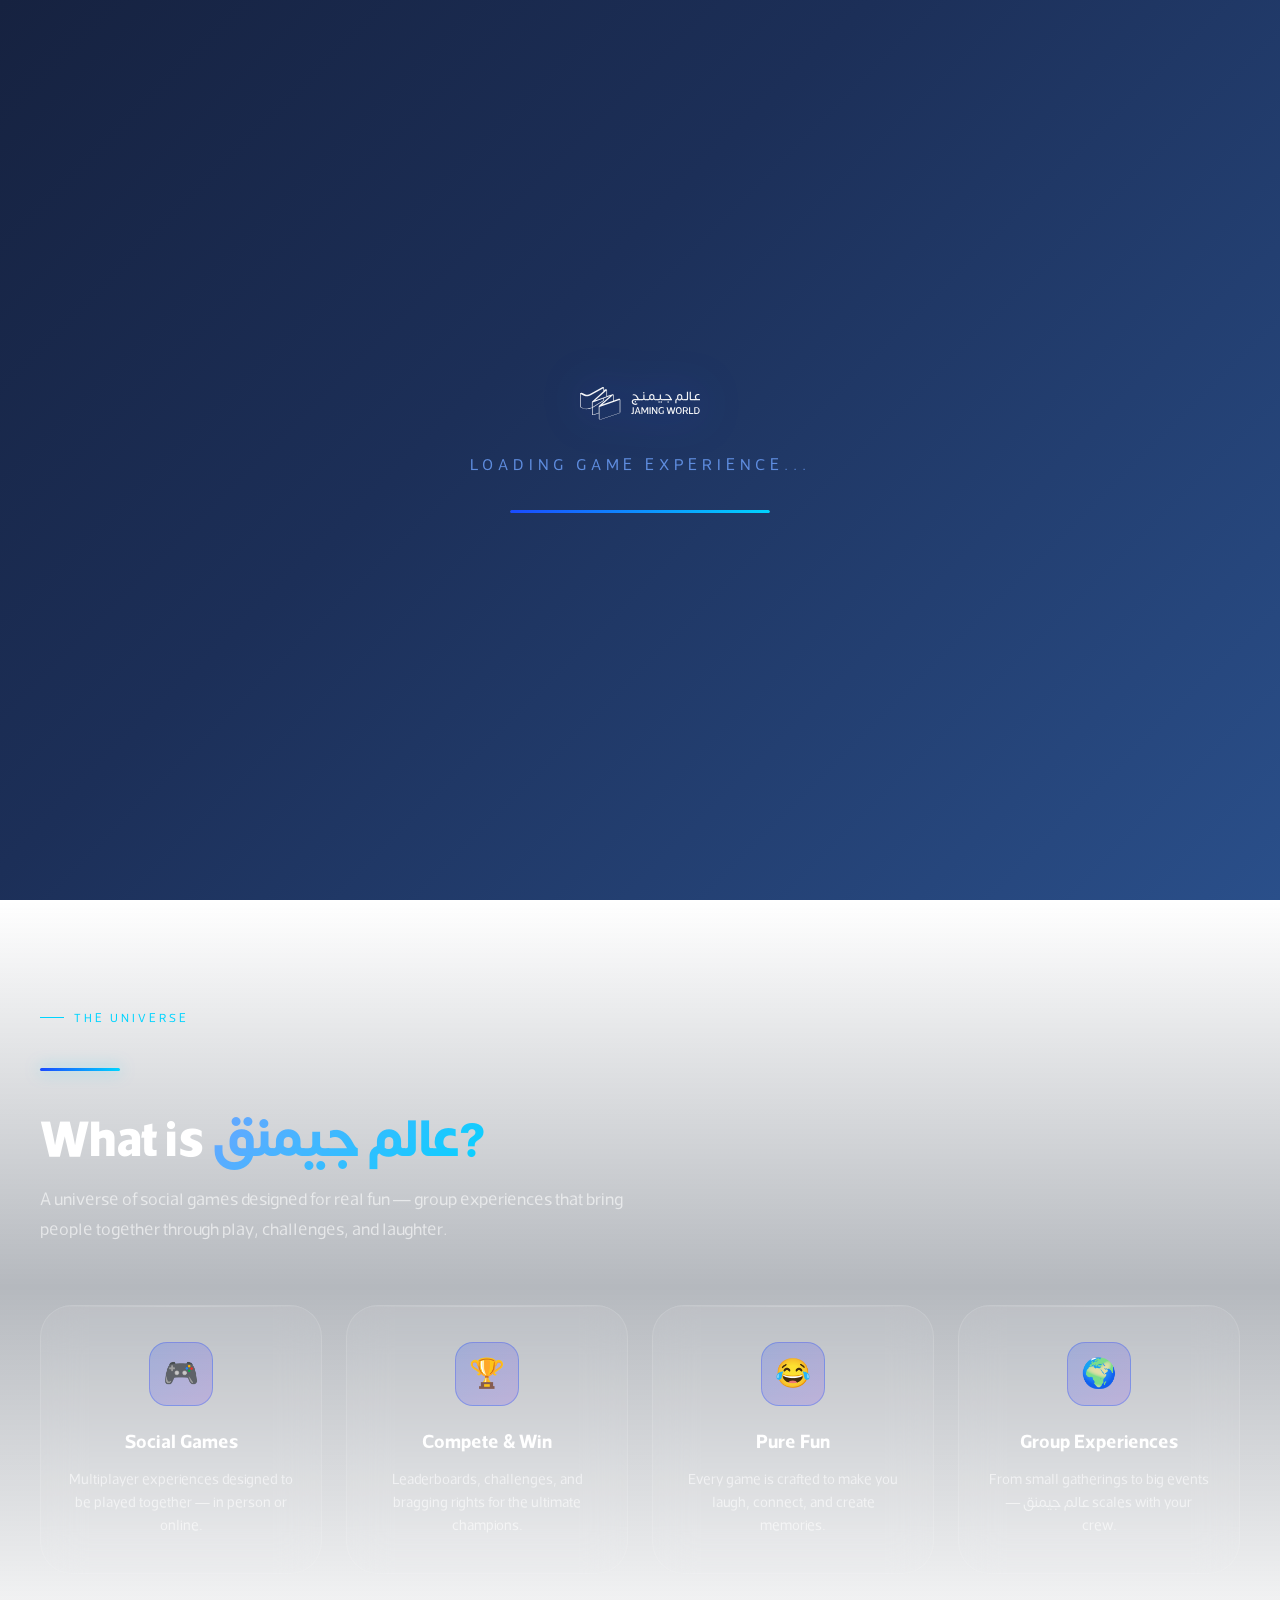
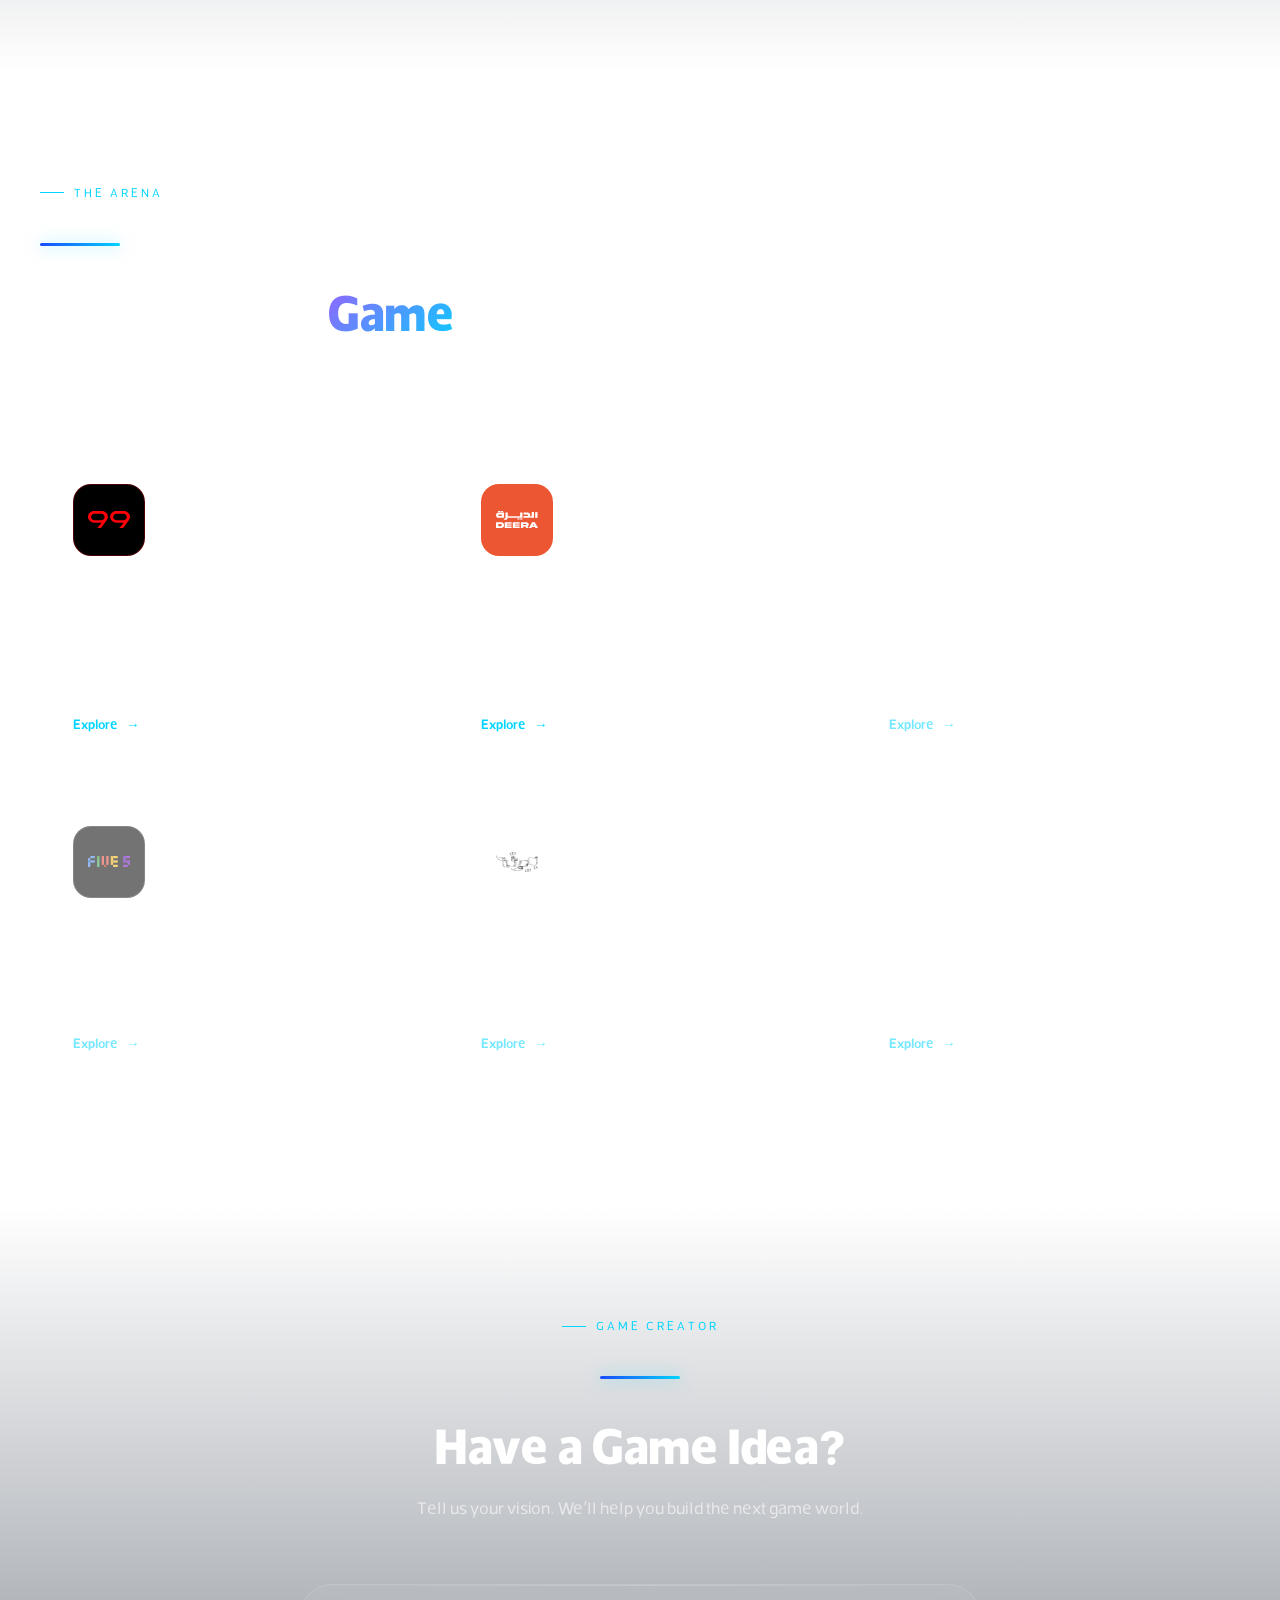
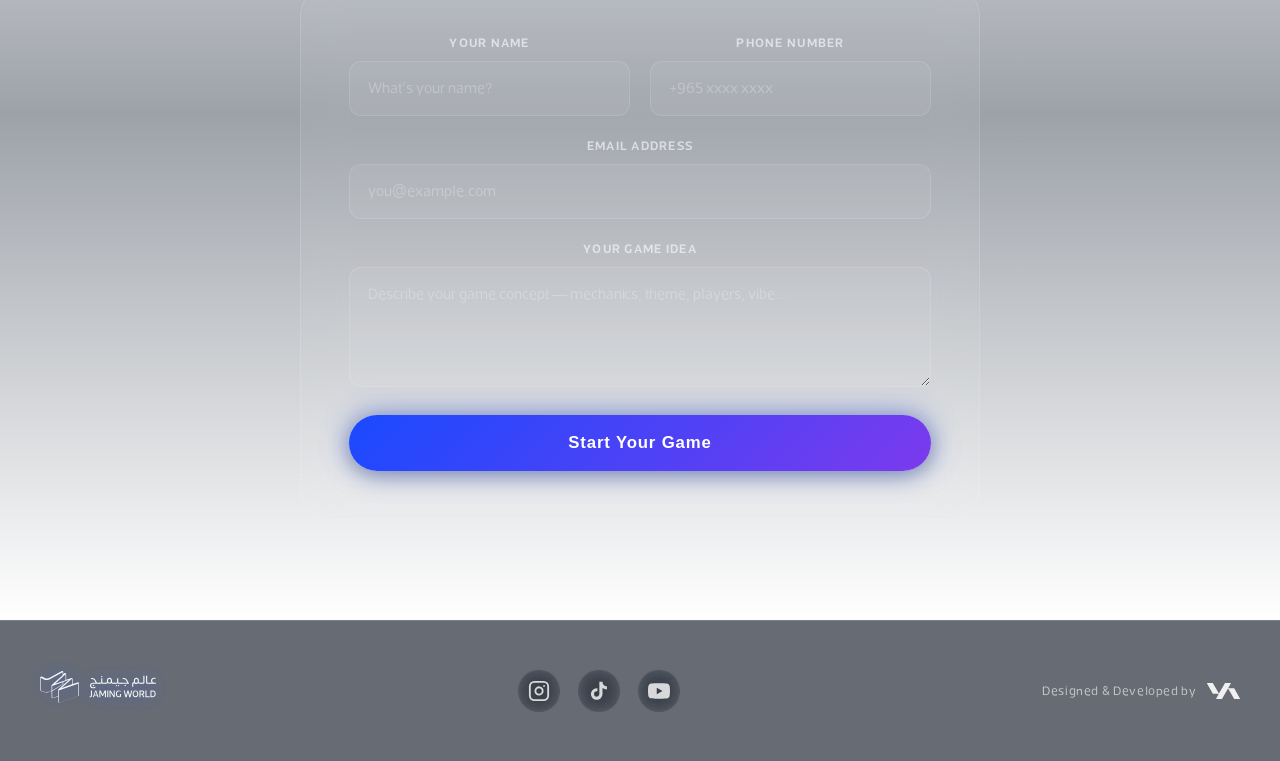
==== commit 93d204b1: "uploud" ====
--- a/index.html
+++ b/index.html
@@ -169,8 +169,8 @@
           <div class="game-card-glow" style="background: radial-gradient(circle at 50% 50%, rgba(255,180,0,0.1), transparent 70%)"></div>
           <div class="coming-soon-badge" data-i18n="card.soon">Coming Soon</div>
           <div class="game-card-inner">
-            <div class="game-card-logo">
-              <img src="assest/Asset 6.svg" alt="Five">
+            <div class="game-card-logo" style="background:#000000; border-color:rgba(255,255,255,0.15);">
+              <img src="assest/FIVE s.svg" alt="Five">
             </div>
             <h3 class="game-card-name" data-i18n="card.five.name">Five</h3>
             <p class="game-card-desc" data-i18n="card.five.desc">Wordplay battles with twists, wildcards, and surprise round modifiers.</p>
@@ -258,17 +258,14 @@
       <img src="assest/JWLOGO.svg" alt="عالم جيمنق" />
     </div>
     <div class="footer-socials">
-      <a href="https://www.instagram.com/jamingworld" target="_blank" rel="noopener" class="social-link">
-        <svg width="18" height="18" viewBox="0 0 24 24" fill="none" stroke="currentColor" stroke-width="2" stroke-linecap="round" stroke-linejoin="round"><rect x="2" y="2" width="20" height="20" rx="5" ry="5"/><path d="M16 11.37A4 4 0 1 1 12.63 8 4 4 0 0 1 16 11.37z"/><line x1="17.5" y1="6.5" x2="17.51" y2="6.5"/></svg>
-        @jamingworld
+      <a href="https://www.instagram.com/jamingworld" target="_blank" rel="noopener" class="social-link" aria-label="Instagram">
+        <svg width="22" height="22" viewBox="0 0 24 24" fill="none" stroke="currentColor" stroke-width="2" stroke-linecap="round" stroke-linejoin="round"><rect x="2" y="2" width="20" height="20" rx="5" ry="5"/><path d="M16 11.37A4 4 0 1 1 12.63 8 4 4 0 0 1 16 11.37z"/><line x1="17.5" y1="6.5" x2="17.51" y2="6.5"/></svg>
       </a>
-      <a href="https://www.tiktok.com/@jamingworld" target="_blank" rel="noopener" class="social-link">
-        <svg width="18" height="18" viewBox="0 0 24 24" fill="currentColor"><path d="M19.59 6.69a4.83 4.83 0 01-3.77-4.25V2h-3.45v13.67a2.89 2.89 0 01-2.88 2.5 2.89 2.89 0 01-2.89-2.89 2.89 2.89 0 012.89-2.89c.28 0 .54.04.79.1V9.01a6.27 6.27 0 00-.79-.05 6.34 6.34 0 00-6.34 6.34 6.34 6.34 0 006.34 6.34 6.34 6.34 0 006.33-6.34V8.69a8.18 8.18 0 004.79 1.54V6.78a4.85 4.85 0 01-1.02-.09z"/></svg>
-        @jamingworld
+      <a href="https://www.tiktok.com/@jamingworld" target="_blank" rel="noopener" class="social-link" aria-label="TikTok">
+        <svg width="22" height="22" viewBox="0 0 24 24" fill="currentColor"><path d="M19.59 6.69a4.83 4.83 0 01-3.77-4.25V2h-3.45v13.67a2.89 2.89 0 01-2.88 2.5 2.89 2.89 0 01-2.89-2.89 2.89 2.89 0 012.89-2.89c.28 0 .54.04.79.1V9.01a6.27 6.27 0 00-.79-.05 6.34 6.34 0 00-6.34 6.34 6.34 6.34 0 006.34 6.34 6.34 6.34 0 006.33-6.34V8.69a8.18 8.18 0 004.79 1.54V6.78a4.85 4.85 0 01-1.02-.09z"/></svg>
       </a>
-      <a href="https://www.youtube.com/@JamingWorld" target="_blank" rel="noopener" class="social-link">
-        <svg width="18" height="18" viewBox="0 0 24 24" fill="currentColor"><path d="M23.498 6.186a3.016 3.016 0 0 0-2.122-2.136C19.505 3.545 12 3.545 12 3.545s-7.505 0-9.377.505A3.017 3.017 0 0 0 .502 6.186C0 8.07 0 12 0 12s0 3.93.502 5.814a3.016 3.016 0 0 0 2.122 2.136c1.871.505 9.376.505 9.376.505s7.505 0 9.377-.505a3.015 3.015 0 0 0 2.122-2.136C24 15.93 24 12 24 12s0-3.93-.502-5.814zM9.545 15.568V8.432L15.818 12l-6.273 3.568z"/></svg>
-        @JamingWorld
+      <a href="https://www.youtube.com/@JamingWorld" target="_blank" rel="noopener" class="social-link" aria-label="YouTube">
+        <svg width="22" height="22" viewBox="0 0 24 24" fill="currentColor"><path d="M23.498 6.186a3.016 3.016 0 0 0-2.122-2.136C19.505 3.545 12 3.545 12 3.545s-7.505 0-9.377.505A3.017 3.017 0 0 0 .502 6.186C0 8.07 0 12 0 12s0 3.93.502 5.814a3.016 3.016 0 0 0 2.122 2.136c1.871.505 9.376.505 9.376.505s7.505 0 9.377-.505a3.015 3.015 0 0 0 2.122-2.136C24 15.93 24 12 24 12s0-3.93-.502-5.814zM9.545 15.568V8.432L15.818 12l-6.273 3.568z"/></svg>
       </a>
     </div>
     <p class="footer-credit" dir="ltr">Designed &amp; Developed by <a href="https://yasmedia.com" target="_blank" rel="noopener" class="footer-yas-link"><img src="assest/YAS.svg" alt="YAS" class="footer-yas-logo" /></a></p>
--- a/styles.css
+++ b/styles.css
@@ -914,18 +914,17 @@
 .social-link {
   display: flex;
   align-items: center;
-  gap: 8px;
-  direction: ltr;
-  padding: 10px 20px;
+  justify-content: center;
+  width: 44px;
+  height: 44px;
   background: var(--glass-bg);
   border: 1px solid var(--glass-border);
-  border-radius: 50px;
+  border-radius: 50%;
   color: var(--white-80);
   text-decoration: none;
-  font-size: 0.85rem;
-  font-weight: 500;
   backdrop-filter: blur(10px);
   transition: all 0.3s ease;
+  flex-shrink: 0;
 }
 
 .social-link:hover {
@@ -1262,8 +1261,22 @@
   .form-wrapper { padding: 32px 24px; }
   .form-grid { grid-template-columns: 1fr; }
 
-  .footer-inner { flex-direction: column; text-align: center; }
-  .footer-socials { justify-content: center; }
+  .footer-inner {
+    flex-direction: column;
+    align-items: center;
+    text-align: center;
+    gap: 28px;
+  }
+  .footer-logo img { height: 28px; }
+  .footer-socials {
+    justify-content: center;
+    gap: 14px;
+  }
+  .footer-credit {
+    justify-content: center;
+    font-size: 0.75rem;
+    white-space: nowrap;
+  }
 
   .game-sidebar { grid-template-columns: 1fr; }
 
@@ -1275,6 +1288,7 @@
   .hero-cta-group { flex-direction: column; align-items: center; }
   .btn-primary, .btn-glass { width: 100%; max-width: 300px; justify-content: center; }
   .games-grid { grid-template-columns: 1fr; }
+  footer { padding: 36px 20px; }
 }
 
 /* ===== NEON DIVIDER ===== */
@@ -1379,9 +1393,32 @@
   flex-direction: row-reverse;
 }
 
-html[dir="rtl"] .form-group label,
+html[dir="rtl"] #build-form .section-inner {
+  text-align: right;
+}
+
+html[dir="rtl"] #build-form .neon-line {
+  margin-right: 0;
+  margin-left: auto;
+}
+
+html[dir="rtl"] .form-group {
+  text-align: right;
+}
+
+html[dir="rtl"] .form-group label {
+  text-align: right;
+}
+
 html[dir="rtl"] .form-group input,
 html[dir="rtl"] .form-group textarea {
+  text-align: right;
+  direction: rtl;
+}
+
+html[dir="rtl"] .form-group input[type="email"],
+html[dir="rtl"] .form-group input[type="tel"] {
+  direction: ltr;
   text-align: right;
 }
 
@@ -1449,3 +1486,12 @@
 html[dir="rtl"] .footer-credit {
   direction: ltr;
 }
+
+@media (max-width: 768px) {
+  html[dir="rtl"] .footer-inner {
+    flex-direction: column;
+  }
+  html[dir="rtl"] .footer-socials {
+    flex-direction: row;
+  }
+}
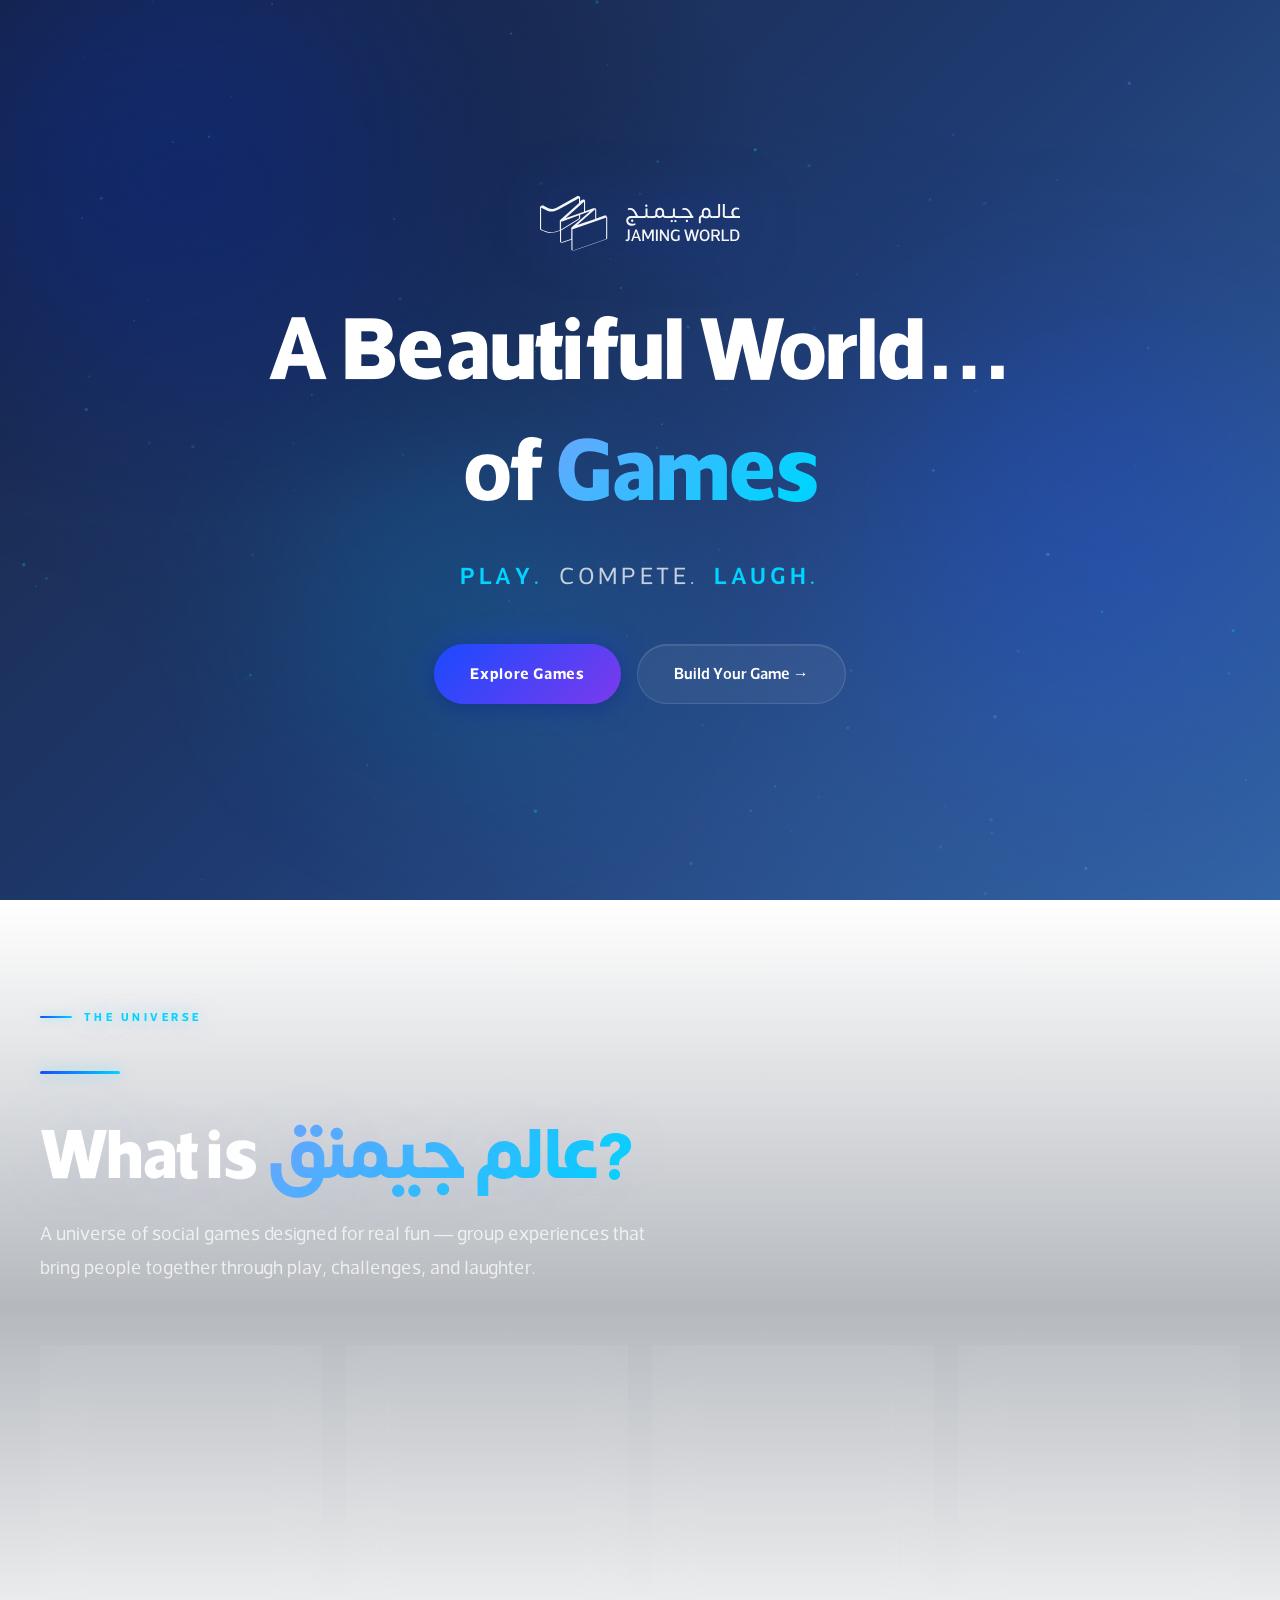
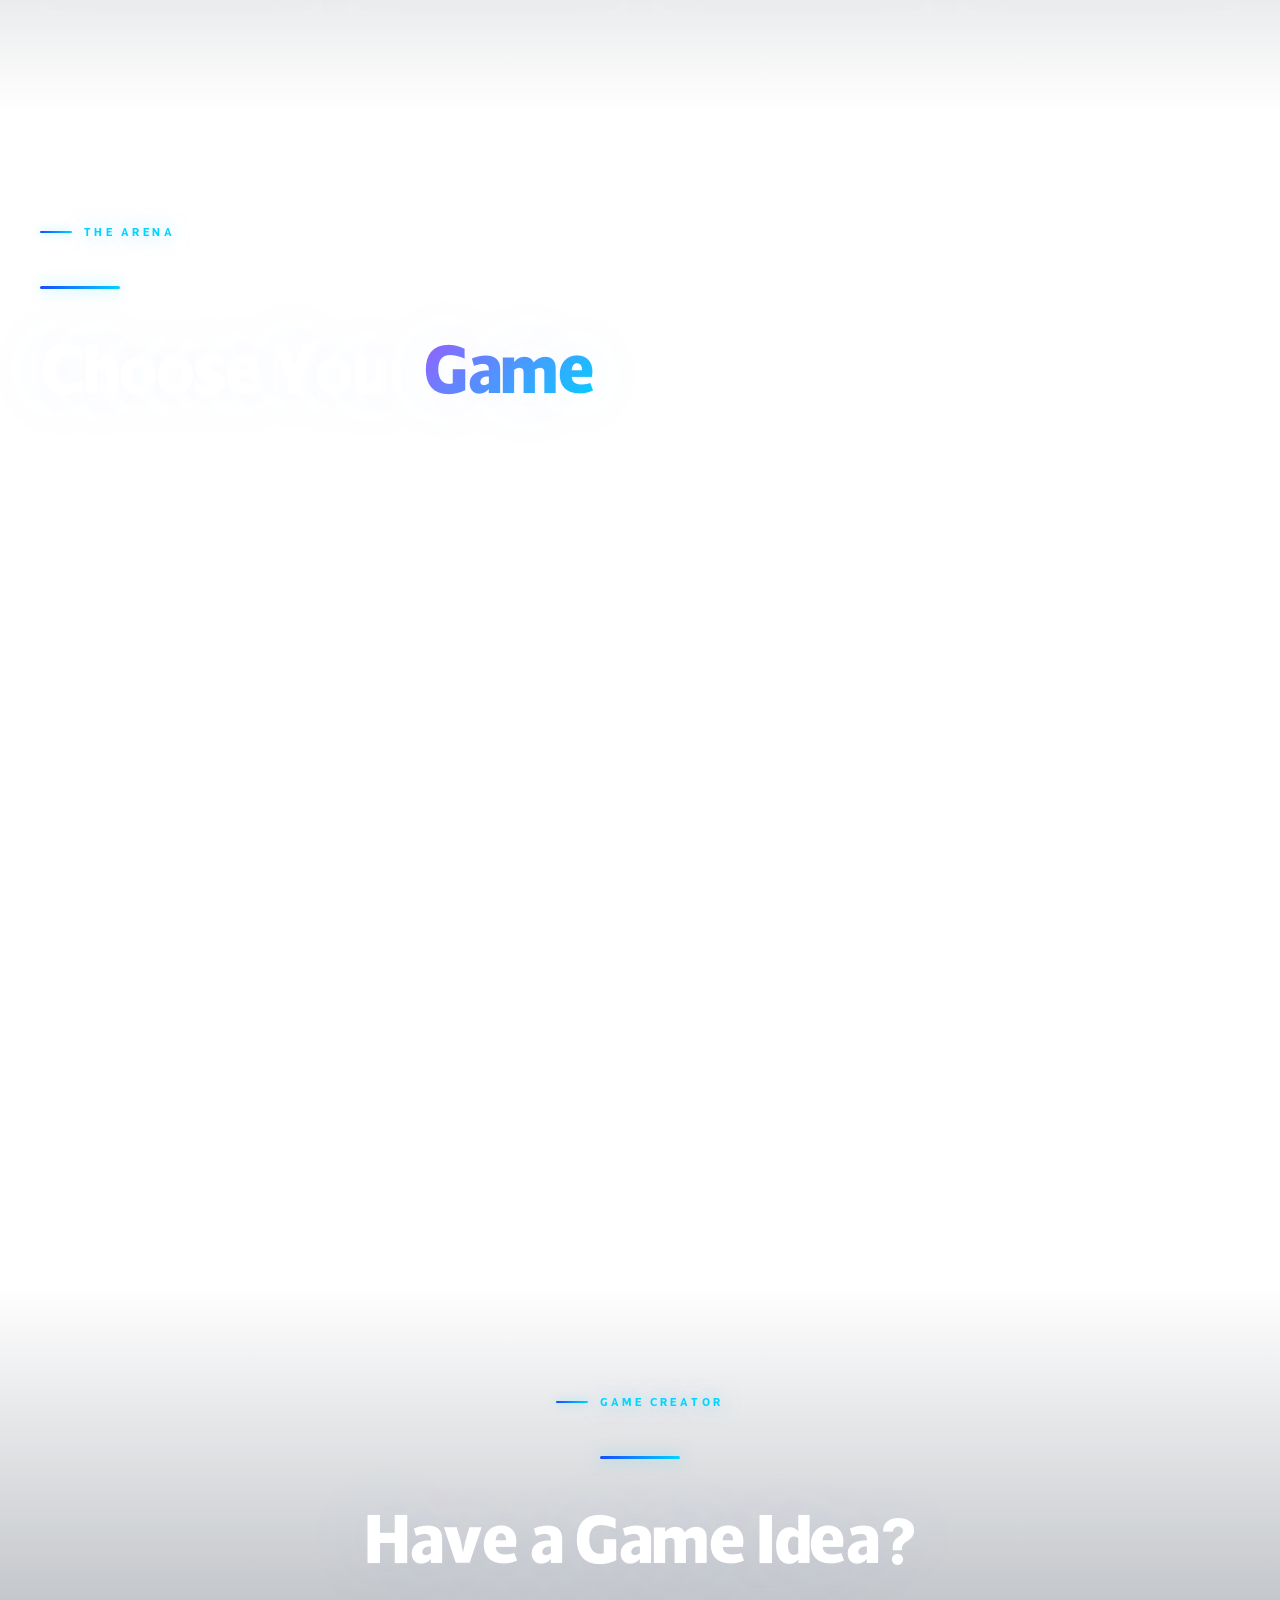
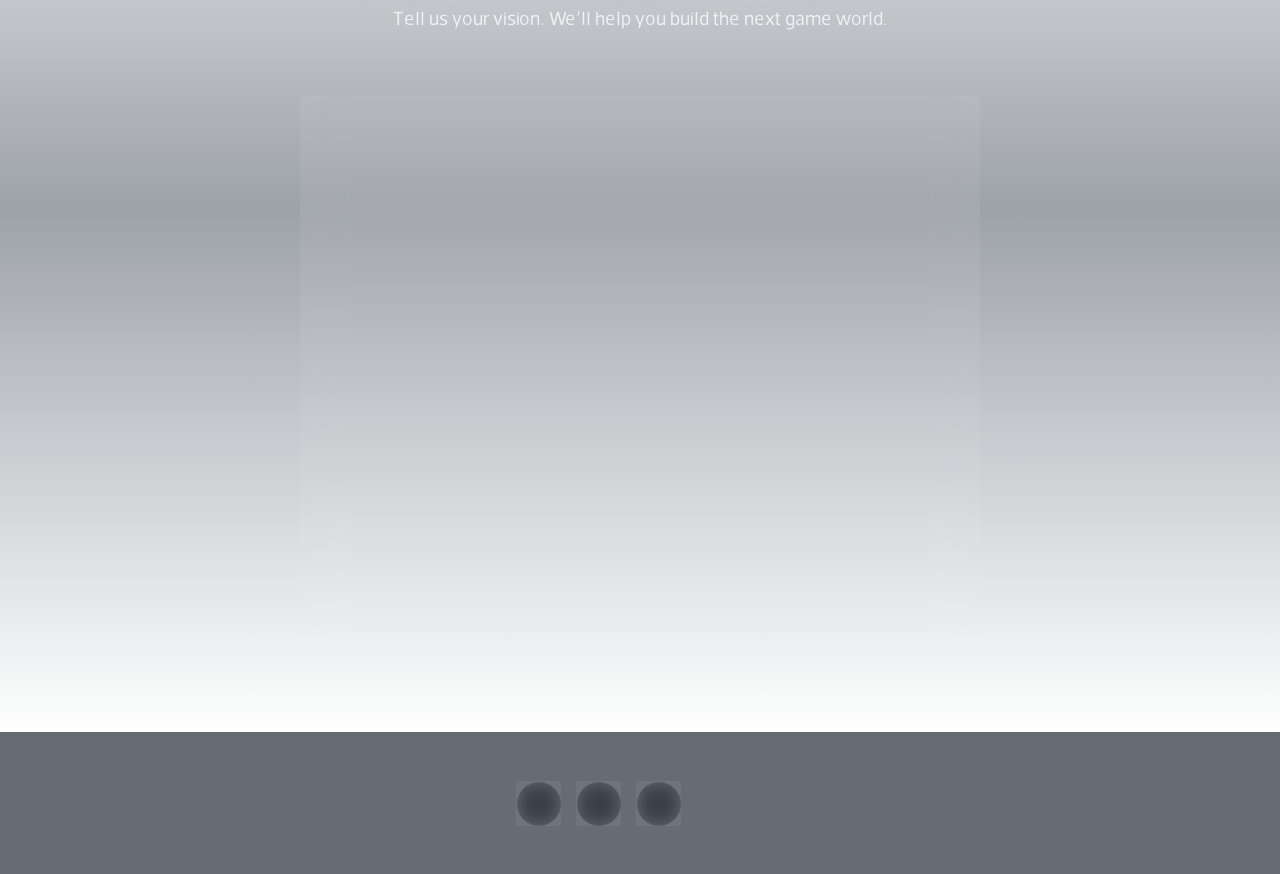
==== commit c2e51702: "update" ====
--- a/index.html
+++ b/index.html
@@ -93,22 +93,22 @@
 
       <div class="features-grid">
         <div class="glass-card feature-card scroll-reveal">
-          <div class="feature-icon">🎮</div>
+          <div class="feature-icon" aria-hidden="true">🎮</div>
           <h3 class="feature-title" data-i18n="feat1.title">Social Games</h3>
           <p class="feature-desc" data-i18n="feat1.desc">Multiplayer experiences designed to be played together — in person or online.</p>
         </div>
         <div class="glass-card feature-card scroll-reveal" style="transition-delay:0.1s">
-          <div class="feature-icon">🏆</div>
+          <div class="feature-icon" aria-hidden="true">🏆</div>
           <h3 class="feature-title" data-i18n="feat2.title">Compete & Win</h3>
           <p class="feature-desc" data-i18n="feat2.desc">Leaderboards, challenges, and bragging rights for the ultimate champions.</p>
         </div>
         <div class="glass-card feature-card scroll-reveal" style="transition-delay:0.2s">
-          <div class="feature-icon">😂</div>
+          <div class="feature-icon" aria-hidden="true">😂</div>
           <h3 class="feature-title" data-i18n="feat3.title">Pure Fun</h3>
           <p class="feature-desc" data-i18n="feat3.desc">Every game is crafted to make you laugh, connect, and create memories.</p>
         </div>
         <div class="glass-card feature-card scroll-reveal" style="transition-delay:0.3s">
-          <div class="feature-icon">🌍</div>
+          <div class="feature-icon" aria-hidden="true">🌍</div>
           <h3 class="feature-title" data-i18n="feat4.title">Group Experiences</h3>
           <p class="feature-desc" data-i18n="feat4.desc">From small gatherings to big events — عالم جيمنق scales with your crew.</p>
         </div>
@@ -136,7 +136,7 @@
             </div>
             <h3 class="game-card-name" data-i18n="card.99.name">9ayad x Na9ab</h3>
             <p class="game-card-desc" data-i18n="card.99.desc">A fast-paced deception game where you bluff, convince, and outsmart your friends. Can you fake the truth… or will you get exposed?</p>
-            <div class="game-card-arrow"><span data-i18n="card.explore">Explore</span> <span class="arrow-icon">→</span></div>
+            <div class="game-card-arrow"><span data-i18n="card.explore">Explore</span> <span class="arrow-icon" aria-hidden="true">→</span></div>
           </div>
         </a>
 
@@ -148,7 +148,7 @@
             </div>
             <h3 class="game-card-name" data-i18n="card.deera.name">Deera</h3>
             <p class="game-card-desc" data-i18n="card.deera.desc">A strategic team game where players move, cooperate, and race to the center using dice.</p>
-            <div class="game-card-arrow"><span data-i18n="card.explore">Explore</span> <span class="arrow-icon">→</span></div>
+            <div class="game-card-arrow"><span data-i18n="card.explore">Explore</span> <span class="arrow-icon" aria-hidden="true">→</span></div>
           </div>
         </a>
 
@@ -156,12 +156,12 @@
           <div class="game-card-glow" style="background: radial-gradient(circle at 50% 50%, rgba(0,212,255,0.12), transparent 70%)"></div>
           <div class="coming-soon-badge" data-i18n="card.soon">Coming Soon</div>
           <div class="game-card-inner">
-            <div class="game-card-logo">
+            <div class="game-card-logo" style="background:#7c56a3; border-color:rgba(124,86,163,0.5);">
               <img src="assest/Mishakhet.svg" alt="Mishakhet">
             </div>
             <h3 class="game-card-name" data-i18n="card.mishakhet.name">Mishakhet</h3>
             <p class="game-card-desc" data-i18n="card.mishakhet.desc">Reaction-based chaos. Hit, dodge, and race your way to victory in real-time.</p>
-            <div class="game-card-arrow"><span data-i18n="card.explore">Explore</span> <span class="arrow-icon">→</span></div>
+            <div class="game-card-arrow"><span data-i18n="card.explore">Explore</span> <span class="arrow-icon" aria-hidden="true">→</span></div>
           </div>
         </a>
 
@@ -174,7 +174,7 @@
             </div>
             <h3 class="game-card-name" data-i18n="card.five.name">Five</h3>
             <p class="game-card-desc" data-i18n="card.five.desc">Wordplay battles with twists, wildcards, and surprise round modifiers.</p>
-            <div class="game-card-arrow"><span data-i18n="card.explore">Explore</span> <span class="arrow-icon">→</span></div>
+            <div class="game-card-arrow"><span data-i18n="card.explore">Explore</span> <span class="arrow-icon" aria-hidden="true">→</span></div>
           </div>
         </a>
 
@@ -182,12 +182,12 @@
           <div class="game-card-glow" style="background: radial-gradient(circle at 50% 50%, rgba(255,60,120,0.12), transparent 70%)"></div>
           <div class="coming-soon-badge" data-i18n="card.soon">Coming Soon</div>
           <div class="game-card-inner">
-            <div class="game-card-logo">
+            <div class="game-card-logo" style="background:#000000; border-color:rgba(255,255,255,0.15);">
               <img src="assest/Bairaq.svg" alt="Bairaq">
             </div>
             <h3 class="game-card-name" data-i18n="card.bairaq.name">Bairaq</h3>
             <p class="game-card-desc" data-i18n="card.bairaq.desc">Spin the wheel and face the dare. The classic party game, reimagined.</p>
-            <div class="game-card-arrow"><span data-i18n="card.explore">Explore</span> <span class="arrow-icon">→</span></div>
+            <div class="game-card-arrow"><span data-i18n="card.explore">Explore</span> <span class="arrow-icon" aria-hidden="true">→</span></div>
           </div>
         </a>
 
@@ -195,12 +195,12 @@
           <div class="game-card-glow" style="background: radial-gradient(circle at 50% 50%, rgba(0,255,160,0.1), transparent 70%)"></div>
           <div class="coming-soon-badge" data-i18n="card.soon">Coming Soon</div>
           <div class="game-card-inner">
-            <div class="game-card-logo">
+            <div class="game-card-logo" style="background:#18361a; border-color:rgba(224,191,125,0.35);">
               <img src="assest/High Hand.svg" alt="High Hand">
             </div>
             <h3 class="game-card-name" data-i18n="card.highhand.name">High Hand</h3>
             <p class="game-card-desc" data-i18n="card.highhand.desc">Cooperative missions where your team must work together or face game over.</p>
-            <div class="game-card-arrow"><span data-i18n="card.explore">Explore</span> <span class="arrow-icon">→</span></div>
+            <div class="game-card-arrow"><span data-i18n="card.explore">Explore</span> <span class="arrow-icon" aria-hidden="true">→</span></div>
           </div>
         </a>
 
@@ -242,7 +242,7 @@
         </form>
 
         <div class="form-success" id="form-success">
-          <div class="success-icon">🎮</div>
+          <div class="success-icon" aria-hidden="true">🎮</div>
           <h3 class="success-title" data-i18n="form.success.title">Your idea has been received!</h3>
           <p class="success-sub" data-i18n="form.success.sub">Our team will contact you within 24 hours.</p>
         </div>
--- a/styles.css
+++ b/styles.css
@@ -29,6 +29,7 @@
   --cyan: #00d4ff;
   --white: #ffffff;
   --white-80: rgba(255,255,255,0.8);
+  --white-75: rgba(255,255,255,0.75);
   --white-60: rgba(255,255,255,0.6);
   --white-20: rgba(255,255,255,0.2);
   --white-10: rgba(255,255,255,0.1);
@@ -109,9 +110,8 @@
 .loading-text {
   font-size: 1rem;
   letter-spacing: 0.3em;
-  color: var(--blue-soft);
+  color: var(--white-80);
   text-transform: uppercase;
-  opacity: 0.8;
 }
 
 .loading-bar-wrap {
@@ -361,7 +361,7 @@
 
 .hero-sub {
   font-size: clamp(1.1rem, 2.5vw, 1.5rem);
-  color: var(--white-60);
+  color: var(--white-75);
   letter-spacing: 0.15em;
   text-transform: uppercase;
   margin-bottom: 48px;
@@ -502,38 +502,49 @@
 .section-label {
   display: inline-flex;
   align-items: center;
-  gap: 10px;
-  font-size: 0.75rem;
-  letter-spacing: 0.25em;
+  gap: 12px;
+  font-size: 0.72rem;
+  font-weight: 700;
+  letter-spacing: 0.3em;
   text-transform: uppercase;
   color: var(--cyan);
-  margin-bottom: 20px;
+  margin-bottom: 24px;
   opacity: 0;
   transform: translateY(20px);
+  text-shadow: 0 0 20px rgba(0,212,255,0.6);
 }
 
 .section-label::before {
   content: '';
-  width: 24px;
-  height: 1px;
-  background: var(--cyan);
+  width: 32px;
+  height: 2px;
+  background: linear-gradient(90deg, var(--blue-glow), var(--cyan));
+  border-radius: 2px;
+  box-shadow: 0 0 10px rgba(0,212,255,0.5);
 }
 
 .section-title {
-  font-size: clamp(2rem, 4vw, 3.5rem);
+  font-size: clamp(2.4rem, 5.5vw, 5rem);
   font-weight: 800;
-  line-height: 1.15;
-  letter-spacing: -0.02em;
-  margin-bottom: 16px;
+  line-height: 1.2;
+  letter-spacing: -0.03em;
+  margin-bottom: 20px;
   opacity: 0;
   transform: translateY(20px);
+  text-shadow: 0 0 80px rgba(99,160,255,0.12);
+}
+
+.section-title span {
+  display: inline-block;
+  animation: gradientShift 4s ease infinite;
+  background-size: 200%;
 }
 
 .section-desc {
-  font-size: 1.1rem;
-  color: var(--white-60);
-  line-height: 1.7;
-  max-width: 600px;
+  font-size: clamp(1rem, 1.8vw, 1.2rem);
+  color: var(--white-75);
+  line-height: 1.75;
+  max-width: 640px;
   opacity: 0;
   transform: translateY(20px);
 }
@@ -628,7 +639,7 @@
 
 .feature-desc {
   font-size: 0.9rem;
-  color: var(--white-60);
+  color: var(--white-75);
   line-height: 1.6;
 }
 
@@ -702,7 +713,7 @@
 
 .game-card-desc {
   font-size: 0.9rem;
-  color: var(--white-60);
+  color: var(--white-75);
   line-height: 1.6;
   flex: 1;
 }
@@ -746,9 +757,9 @@
   font-weight: 700;
   letter-spacing: 0.08em;
   text-transform: uppercase;
-  color: rgba(255,255,255,0.7);
+  color: rgba(255,255,255,0.92);
   background: rgba(255,255,255,0.08);
-  border: 1px solid rgba(255,255,255,0.15);
+  border: 1px solid rgba(255,255,255,0.22);
   border-radius: 100px;
   backdrop-filter: blur(10px);
   -webkit-backdrop-filter: blur(10px);
@@ -808,7 +819,7 @@
   font-weight: 600;
   letter-spacing: 0.1em;
   text-transform: uppercase;
-  color: var(--white-60);
+  color: var(--white-75);
 }
 
 .form-group input,
@@ -827,7 +838,7 @@
 
 .form-group input::placeholder,
 .form-group textarea::placeholder {
-  color: rgba(255,255,255,0.25);
+  color: rgba(255,255,255,0.45);
 }
 
 .form-group input:focus,
@@ -879,7 +890,7 @@
   font-weight: 700;
 }
 
-.success-sub { color: var(--white-60); font-size: 0.95rem; }
+.success-sub { color: var(--white-75); font-size: 0.95rem; }
 
 /* ===== FOOTER ===== */
 footer {
@@ -937,7 +948,7 @@
 
 .footer-credit {
   font-size: 0.8rem;
-  color: var(--white-60);
+  color: var(--white-75);
   letter-spacing: 0.05em;
   display: flex;
   align-items: center;
@@ -1045,7 +1056,7 @@
 }
 
 .game-detail-tagline {
-  color: var(--white-60);
+  color: var(--white-75);
   font-size: 1.1rem;
   margin-top: 8px;
 }
@@ -1077,7 +1088,7 @@
   flex-direction: column;
   align-items: center;
   gap: 16px;
-  color: var(--white-60);
+  color: var(--white-75);
   text-align: center;
   padding: 40px;
 }
@@ -1119,7 +1130,7 @@
   font-weight: 700;
   letter-spacing: 0.05em;
   text-transform: uppercase;
-  color: var(--white-60);
+  color: var(--white-75);
   margin-bottom: 16px;
 }
 
@@ -1172,7 +1183,7 @@
 }
 
 .info-row:last-child { border-bottom: none; padding-bottom: 0; }
-.info-row .label { color: var(--white-60); }
+.info-row .label { color: var(--white-75); }
 .info-row .value { font-weight: 600; }
 
 /* ===== HAMBURGER ===== */
@@ -1376,8 +1387,7 @@
 }
 
 html[dir="rtl"] .game-card-arrow {
-  flex-direction: row-reverse;
-  justify-content: flex-end;
+  justify-content: flex-start;
 }
 
 html[dir="rtl"] .footer-inner {
